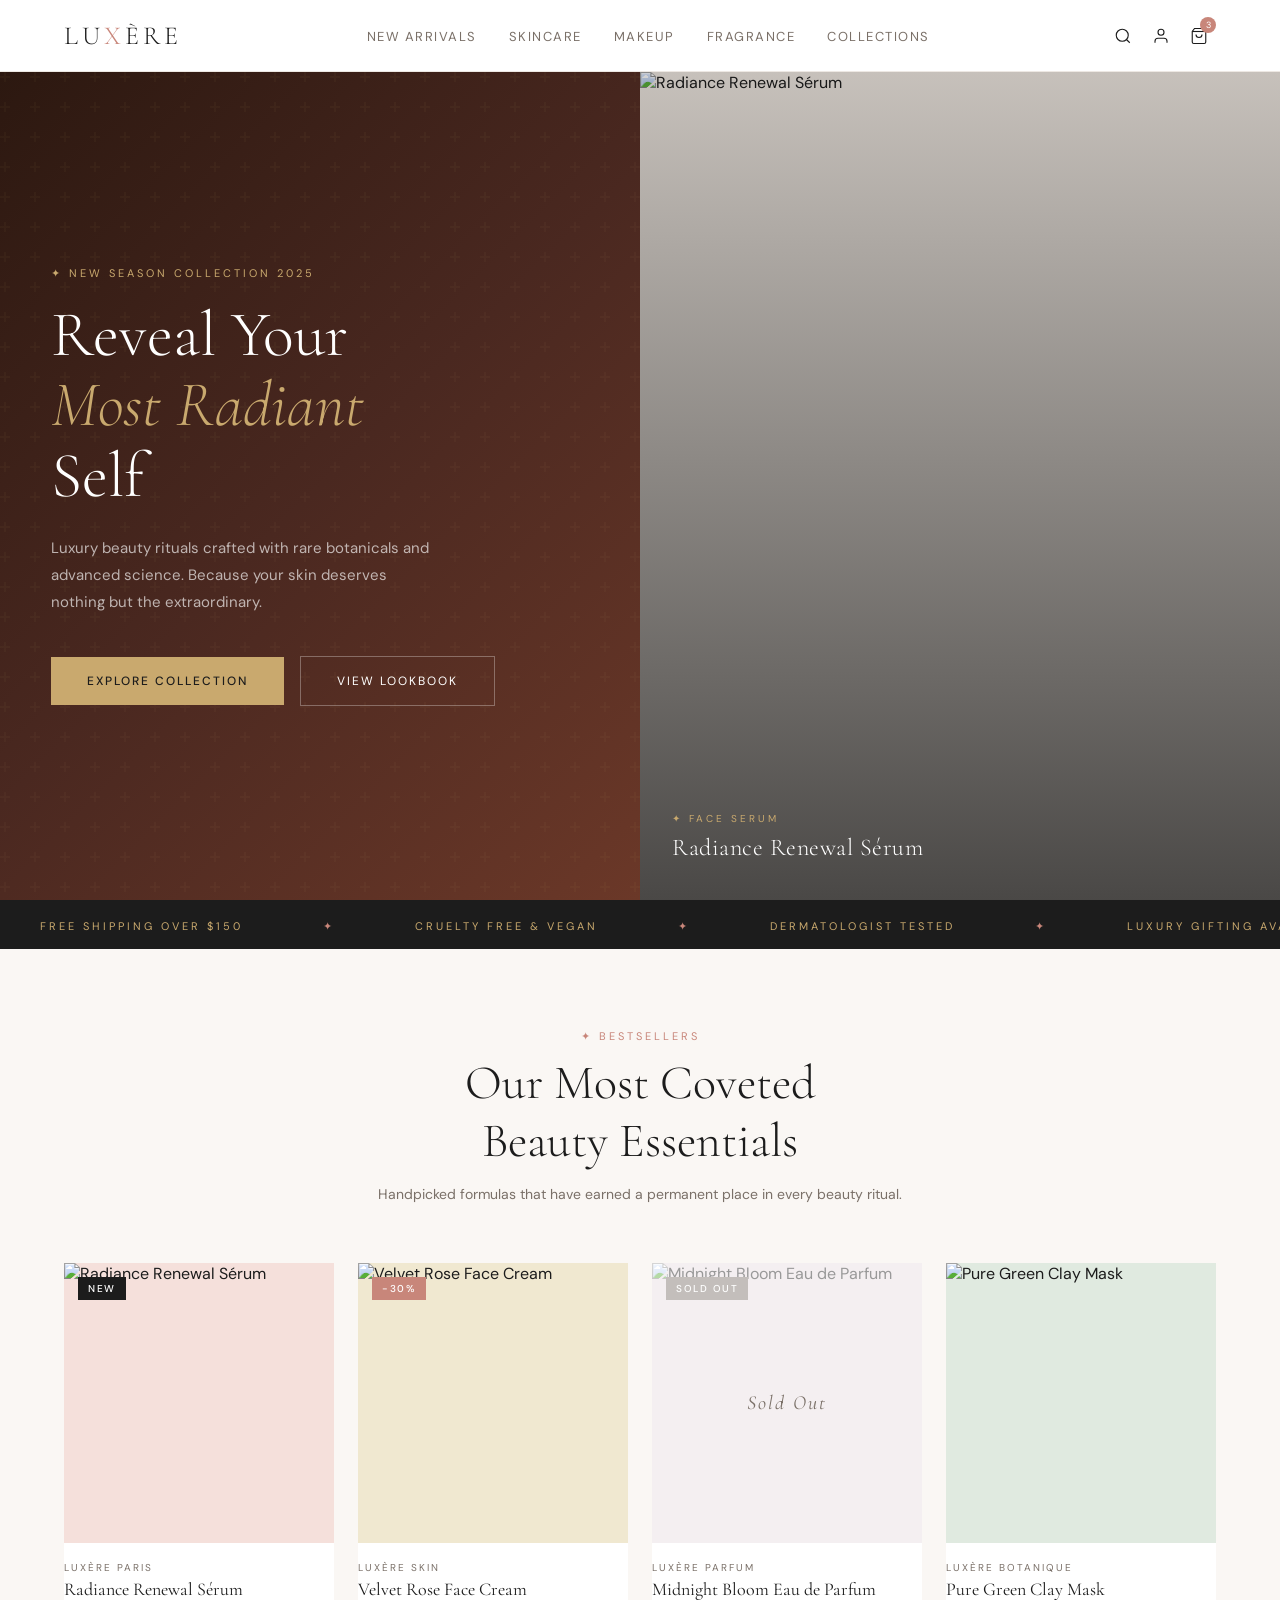
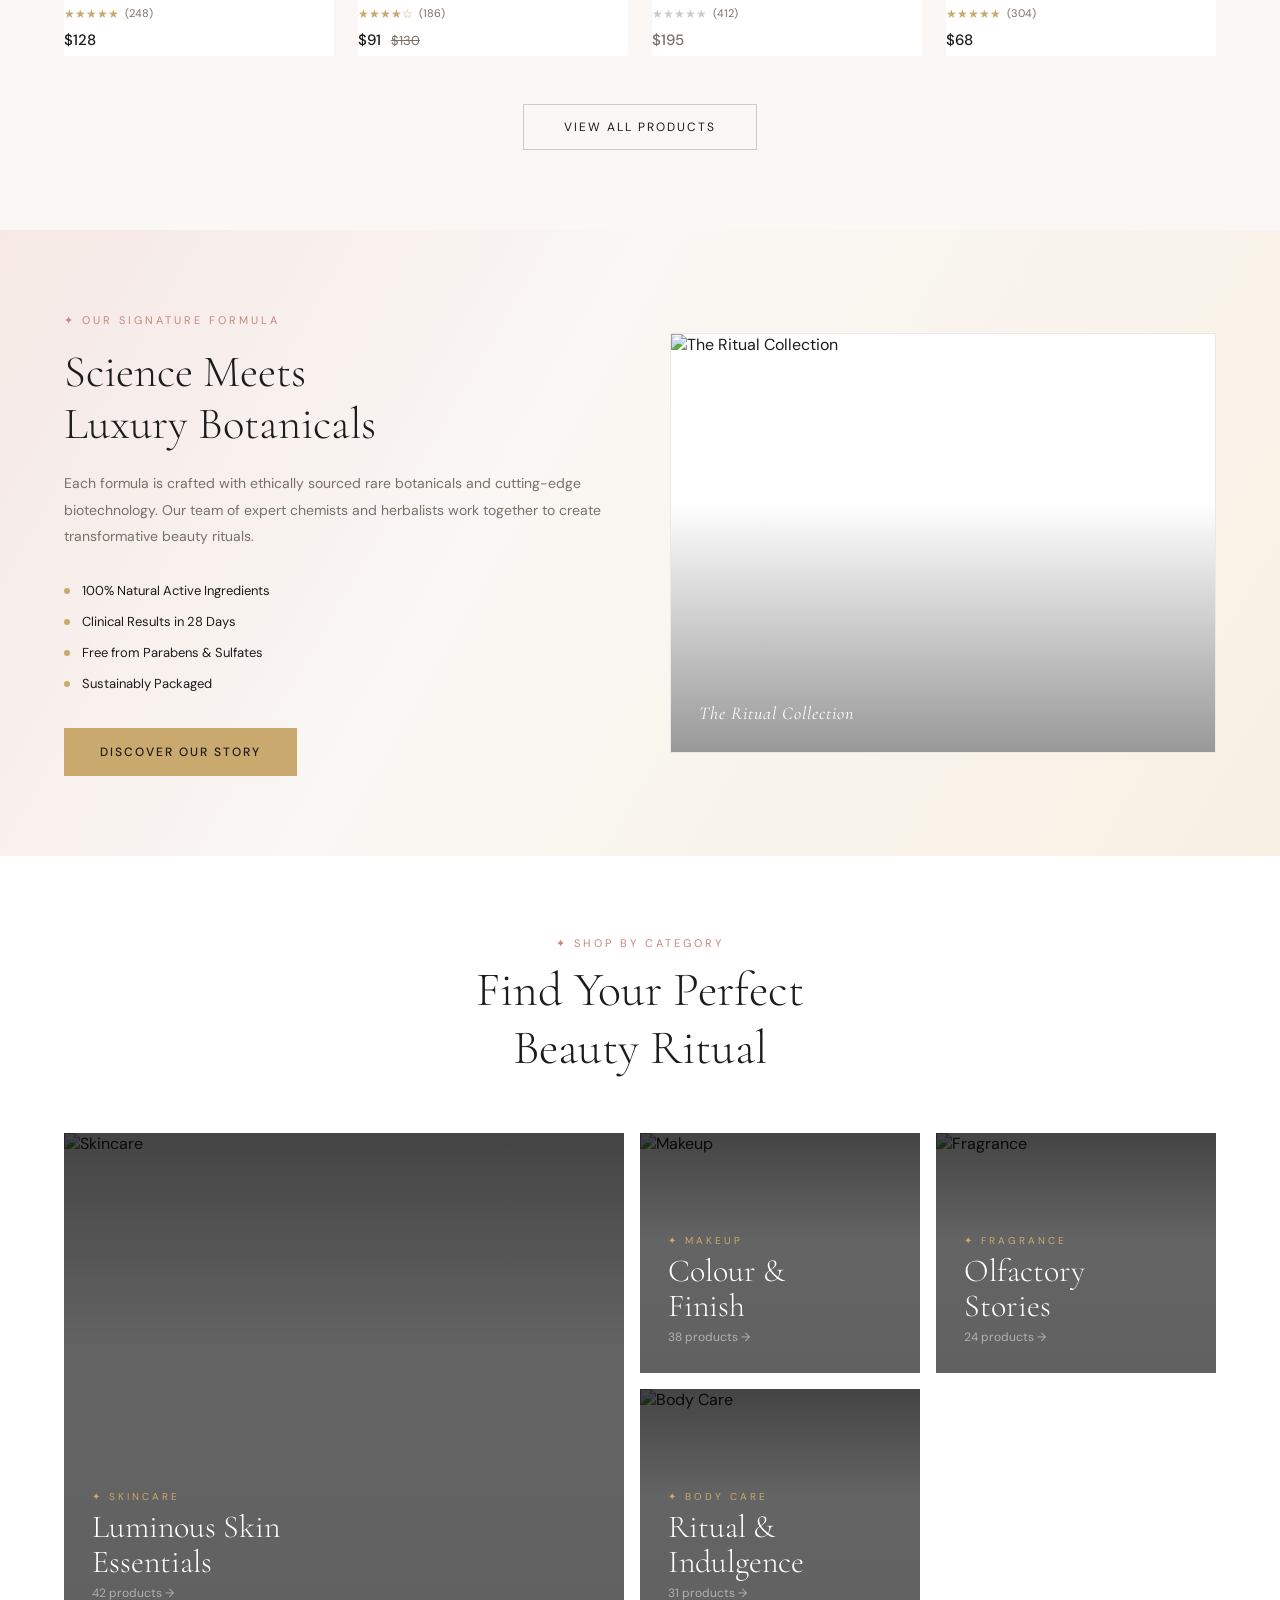
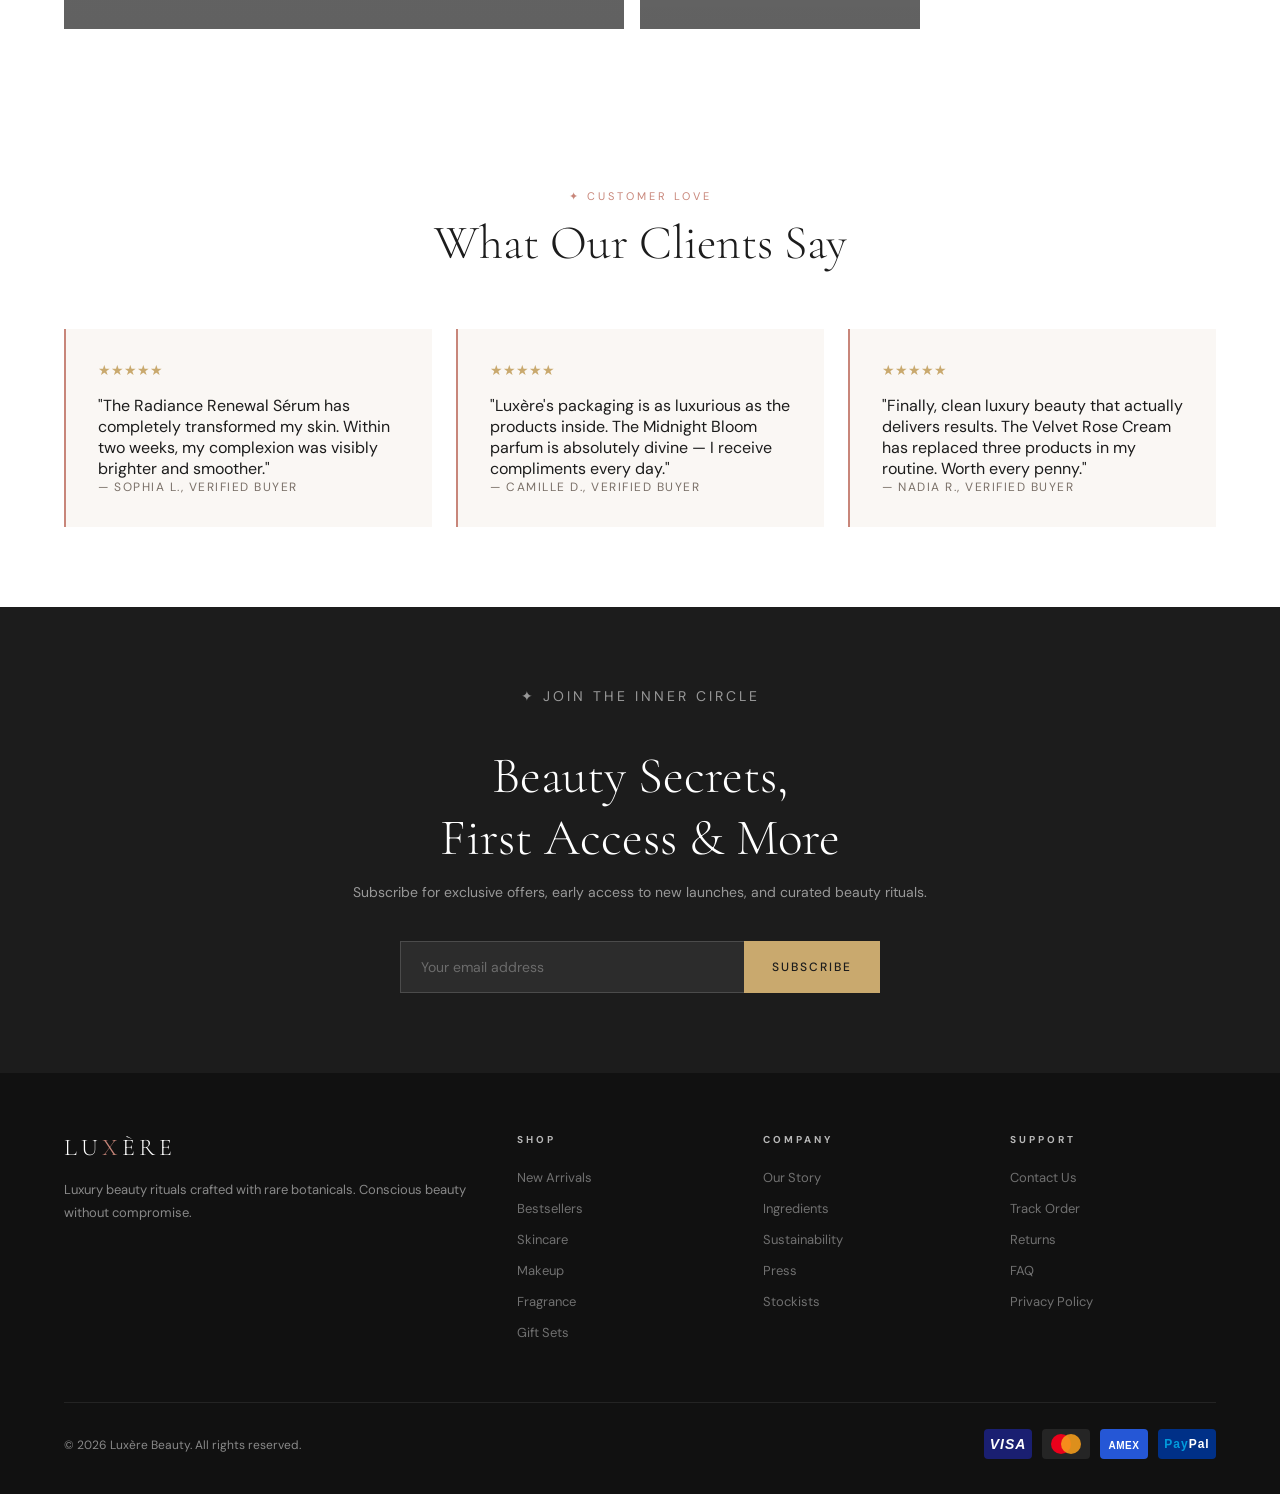
==== index.html @ 91e23733 "extra code removed from branch" ====
<!DOCTYPE html>
<html lang="en">
<head>
<meta charset="UTF-8" />
<meta name="viewport" content="width=device-width, initial-scale=1.0"/>
<link href="https://fonts.googleapis.com/css2?family=Cormorant+Garamond:ital,wght@0,300;0,400;0,600;1,300;1,400&family=DM+Sans:wght@300;400;500&display=swap" rel="stylesheet"/>
<link rel="stylesheet" href="style.css"/>
</head>
<body>

<!-- NAV -->
<nav>
  <div class="nav-logo">LU<span>X</span>ÈRE</div>
  <ul class="nav-links">
    <li><a href="#">New Arrivals</a></li>
    <li><a href="#">Skincare</a></li>
    <li><a href="#">Makeup</a></li>
    <li><a href="#">Fragrance</a></li>
    <li><a href="#">Collections</a></li>
  </ul>
  <div class="nav-icons">
    <button class="nav-icon-btn" title="Search">
      <svg width="18" height="18" viewBox="0 0 24 24" fill="none" stroke="currentColor" stroke-width="1.5"><circle cx="11" cy="11" r="8"/><line x1="21" y1="21" x2="16.65" y2="16.65"/></svg>
    </button>
    <button class="nav-icon-btn" title="Account">
      <svg width="18" height="18" viewBox="0 0 24 24" fill="none" stroke="currentColor" stroke-width="1.5"><path d="M20 21v-2a4 4 0 0 0-4-4H8a4 4 0 0 0-4 4v2"/><circle cx="12" cy="7" r="4"/></svg>
    </button>
    <div style="display:flex;align-items:flex-start;">
      <button class="nav-icon-btn" title="Cart">
        <svg width="18" height="18" viewBox="0 0 24 24" fill="none" stroke="currentColor" stroke-width="1.5"><path d="M6 2 3 6v14a2 2 0 0 0 2 2h14a2 2 0 0 0 2-2V6l-3-4z"/><line x1="3" y1="6" x2="21" y2="6"/><path d="M16 10a4 4 0 0 1-8 0"/></svg>
      </button>
      <div class="cart-badge">3</div>
    </div>
  </div>
</nav>

<!-- HERO -->
<section class="hero">
  <div class="hero-left">
    <p class="hero-badge">✦ New Season Collection 2025</p>
    <h1 class="hero-title">Reveal Your<br/><em>Most Radiant</em><br/>Self</h1>
    <p class="hero-desc">Luxury beauty rituals crafted with rare botanicals and advanced science. Because your skin deserves nothing but the extraordinary.</p>
    <div class="hero-cta">
      <button class="btn-primary">Explore Collection</button>
      <button class="btn-ghost">View Lookbook</button>
    </div>
  </div>
  <div class="hero-right">
    <div class="hero-carousel">
      <div class="carousel-track" id="carouselTrack">
        <div class="carousel-slide">
          <img src="https://images.moneycontrol.com/static-mcnews/2024/09/20240903082414_skin-health-young-girl.jpg?impolicy=website&width=770&height=431" alt="Radiance Renewal Sérum" loading="eager"/>
          <div class="slide-overlay"></div>
          <div class="slide-info">
            <span class="slide-category">✦ Face Serum</span>
            <h3 class="slide-name">Radiance Renewal Sérum</h3>
          </div>
        </div>
        <div class="carousel-slide">
          <img src="https://roddur.eu/cdn/shop/files/about-facial-collection.jpg?v=1757400515&width=1599" alt="Velvet Rose Face Cream" loading="lazy"/>
          <div class="slide-overlay"></div>
          <div class="slide-info">
            <span class="slide-category">✦ Face Cream</span>
            <h3 class="slide-name">Velvet Rose Face Cream</h3>
          </div>
        </div>
        <div class="carousel-slide">
          <img src="https://thumbs.dreamstime.com/b/perfume-bottle-woman-spray-aroma-holding-perfumes-beautiful-girl-using-presents-fragrance-244007944.jpg" loading="lazy"/>
          <div class="slide-overlay"></div>
          <div class="slide-info">
            <span class="slide-category">✦ Fragrance</span>
            <h3 class="slide-name">Midnight Bloom Parfum</h3>
          </div>
        </div>
        <div class="carousel-slide">
          <img src="https://images.unsplash.com/photo-1570172619644-dfd03ed5d881?auto=format&w=900&q=85" alt="Pure Botanical Eye Serum" loading="lazy"/>
          <div class="slide-overlay"></div>
          <div class="slide-info">
            <span class="slide-category">✦ Eye Care</span>
            <h3 class="slide-name">Pure Botanical Eye Serum</h3>
          </div>
        </div>
        <div class="carousel-slide">
          <img src="https://images.unsplash.com/photo-1522335789203-aabd1fc54bc9?auto=format&w=900&q=85" alt="Velvet Lip Collection" loading="lazy"/>
          <div class="slide-overlay"></div>
          <div class="slide-info">
            <span class="slide-category">✦ Makeup</span>
            <h3 class="slide-name">Velvet Lip Collection</h3>
          </div>
        </div>
      </div>
      <button class="carousel-nav-btn prev" id="carouselPrev" aria-label="Previous slide">
        <svg width="18" height="18" viewBox="0 0 24 24" fill="none" stroke="currentColor" stroke-width="1.5"><polyline points="15 18 9 12 15 6"/></svg>
      </button>
      <button class="carousel-nav-btn next" id="carouselNext" aria-label="Next slide">
        <svg width="18" height="18" viewBox="0 0 24 24" fill="none" stroke="currentColor" stroke-width="1.5"><polyline points="9 18 15 12 9 6"/></svg>
      </button>
      <div class="carousel-dots" id="carouselDots">
        <button class="c-dot active" data-idx="0" aria-label="Go to slide 1"></button>
        <button class="c-dot" data-idx="1" aria-label="Go to slide 2"></button>
        <button class="c-dot" data-idx="2" aria-label="Go to slide 3"></button>
        <button class="c-dot" data-idx="3" aria-label="Go to slide 4"></button>
        <button class="c-dot" data-idx="4" aria-label="Go to slide 5"></button>
      </div>
    </div>
  </div>
</section>

<!-- MARQUEE -->
<div class="marquee-bar">
  <div class="marquee-inner">
    <span>Free Shipping over $150</span><span class="dot">✦</span>
    <span>Cruelty Free &amp; Vegan</span><span class="dot">✦</span>
    <span>Dermatologist Tested</span><span class="dot">✦</span>
    <span>Luxury Gifting Available</span><span class="dot">✦</span>
    <span>30-Day Returns</span><span class="dot">✦</span>
    <span>Sustainably Sourced</span><span class="dot">✦</span>
    <span>Free Shipping over $150</span><span class="dot">✦</span>
    <span>Cruelty Free &amp; Vegan</span><span class="dot">✦</span>
    <span>Dermatologist Tested</span><span class="dot">✦</span>
    <span>Luxury Gifting Available</span><span class="dot">✦</span>
    <span>30-Day Returns</span><span class="dot">✦</span>
    <span>Sustainably Sourced</span><span class="dot">✦</span>
  </div>
</div>

<!-- FEATURED PRODUCTS -->
<section class="section">
  <div class="section-header">
    <p class="section-label">✦ Bestsellers</p>
    <h2 class="section-title">Our Most Coveted<br/>Beauty Essentials</h2>
    <p class="section-sub">Handpicked formulas that have earned a permanent place in every beauty ritual.</p>
  </div>
  <div class="products-grid">

    <!-- Product 1 -->
    <a href="product.html" class="product-card">
      <div class="card-img" style="background:#F5E0DB;">
        <img src="https://images.unsplash.com/photo-1620916566398-39f1143ab7be?auto=format&w=600&q=85" alt="Radiance Renewal Sérum" loading="lazy"/>
        <span class="card-badge badge-new">New</span>
        <div class="card-actions">
          <button class="card-action-btn">Wishlist</button>
          <button class="card-action-btn" style="background:var(--rose);" onclick="event.preventDefault();window.location='cart.html'">Add to Bag</button>
        </div>
      </div>
      <div class="card-info">
        <p class="card-brand">Luxère Paris</p>
        <h3 class="card-name">Radiance Renewal Sérum</h3>
        <div class="card-stars">★★★★★ <span class="card-reviews">(248)</span></div>
        <div class="card-price-row"><span class="card-price">$128</span></div>
      </div>
    </a>

    <!-- Product 2 - Sale -->
    <a href="product.html" class="product-card">
      <div class="card-img" style="background:#F0E8D0;">
        <img src="https://images.unsplash.com/photo-1556228578-8c89e6adf883?auto=format&w=600&q=85" alt="Velvet Rose Face Cream" loading="lazy"/>
        <span class="card-badge badge-sale">−30%</span>
        <div class="card-actions">
          <button class="card-action-btn">Wishlist</button>
          <button class="card-action-btn" style="background:var(--rose);" onclick="event.preventDefault();window.location='cart.html'">Add to Bag</button>
        </div>
      </div>
      <div class="card-info">
        <p class="card-brand">Luxère Skin</p>
        <h3 class="card-name">Velvet Rose Face Cream</h3>
        <div class="card-stars">★★★★☆ <span class="card-reviews">(186)</span></div>
        <div class="card-price-row"><span class="card-price">$91</span><span class="card-price-old">$130</span></div>
      </div>
    </a>

    <!-- Product 3 - Sold Out -->
    <a href="product.html" class="product-card">
      <div class="card-img" style="background:#E8DCE0;">
        <img src="https://cdn.pixabay.com/photo/2021/05/02/14/53/perfume-6223754_1280.jpg" alt="Midnight Bloom Eau de Parfum" loading="lazy"/>
        <span class="card-badge badge-sold">Sold Out</span>
        <div class="sold-out-overlay"><span class="sold-out-label">Sold Out</span></div>
      </div>
      <div class="card-info">
        <p class="card-brand">Luxère Parfum</p>
        <h3 class="card-name">Midnight Bloom Eau de Parfum</h3>
        <div class="card-stars" style="color:#CCC;">★★★★★ <span class="card-reviews">(412)</span></div>
        <div class="card-price-row"><span class="card-price" style="color:var(--muted);">$195</span></div>
      </div>
    </a>

    <!-- Product 4 -->
    <a href="product.html" class="product-card">
      <div class="card-img" style="background:#E0EAE0;">
        <img src="https://images.unsplash.com/photo-1598440947619-2c35fc9aa908?auto=format&w=600&q=85" alt="Pure Green Clay Mask" loading="lazy"/>
        <div class="card-actions">
          <button class="card-action-btn">Wishlist</button>
          <button class="card-action-btn" style="background:var(--rose);" onclick="event.preventDefault();window.location='cart.html'">Add to Bag</button>
        </div>
      </div>
      <div class="card-info">
        <p class="card-brand">Luxère Botanique</p>
        <h3 class="card-name">Pure Green Clay Mask</h3>
        <div class="card-stars">★★★★★ <span class="card-reviews">(304)</span></div>
        <div class="card-price-row"><span class="card-price">$68</span></div>
      </div>
    </a>

  </div>

  <div style="text-align:center;margin-top:48px;">
    <button class="btn-ghost" style="border-color:#CCC;color:var(--charcoal);font-size:12px;padding:14px 40px;">View All Products</button>
  </div>
</section>

<!-- PROMO BANNER -->
<div class="promo-banner">
  <div class="promo-text">
    <p class="eyebrow">✦ Our Signature Formula</p>
    <h2>Science Meets<br/>Luxury Botanicals</h2>
    <p>Each formula is crafted with ethically sourced rare botanicals and cutting-edge biotechnology. Our team of expert chemists and herbalists work together to create transformative beauty rituals.</p>
    <div class="promo-features">
      <div class="promo-feature"><div class="feature-dot"></div>100% Natural Active Ingredients</div>
      <div class="promo-feature"><div class="feature-dot"></div>Clinical Results in 28 Days</div>
      <div class="promo-feature"><div class="feature-dot"></div>Free from Parabens &amp; Sulfates</div>
      <div class="promo-feature"><div class="feature-dot"></div>Sustainably Packaged</div>
    </div>
    <button class="btn-primary" style="width:fit-content;">Discover Our Story</button>
  </div>
  <div class="promo-visual" style="padding:0;">
    <img src="https://images.unsplash.com/photo-1571781926291-c477ebfd024b?auto=format&w=900&q=85" alt="The Ritual Collection" style="position:absolute;top:0;left:0;width:100%;height:100%;object-fit:cover;"/>
    <div style="position:absolute;inset:0;background:linear-gradient(to top,rgba(28,28,28,.45) 0%,transparent 60%);"></div>
    <div style="position:absolute;bottom:28px;left:28px;">
      <p style="font-family:'Cormorant Garamond',serif;font-size:18px;font-style:italic;color:white;letter-spacing:1px;">The Ritual Collection</p>
    </div>
  </div>
</div>

<!-- CATEGORIES -->
<section class="section" style="background:var(--white);">
  <div class="section-header">
    <p class="section-label">✦ Shop by Category</p>
    <h2 class="section-title">Find Your Perfect<br/>Beauty Ritual</h2>
  </div>
  <div class="categories-grid">
    <div class="cat-card">
      <div class="cat-bg">
        <img src="https://images.unsplash.com/photo-1556228720-195a672e8a03?auto=format&w=900&q=80" alt="Skincare" loading="lazy"/>
      </div>
      <div class="cat-content">
        <p class="cat-label">✦ Skincare</p>
        <h3 class="cat-name">Luminous Skin<br/>Essentials</h3>
        <p class="cat-count">42 products →</p>
      </div>
    </div>
    <div class="cat-card">
      <div class="cat-bg">
        <img src="https://images.unsplash.com/photo-1512496015851-a90fb38ba796?auto=format&w=600&q=80" alt="Makeup" loading="lazy"/>
      </div>
      <div class="cat-content">
        <p class="cat-label">✦ Makeup</p>
        <h3 class="cat-name">Colour &amp;<br/>Finish</h3>
        <p class="cat-count">38 products →</p>
      </div>
    </div>
    <div class="cat-card">
      <div class="cat-bg">
        <img src="https://cdn.pixabay.com/photo/2019/12/01/12/32/fragrance-4665404_1280.jpg" alt="Fragrance" loading="lazy"/>
      </div>
      <div class="cat-content">
        <p class="cat-label">✦ Fragrance</p>
        <h3 class="cat-name">Olfactory<br/>Stories</h3>
        <p class="cat-count">24 products →</p>
      </div>
    </div>
    <div class="cat-card">
      <div class="cat-bg">
        <img src="https://images.unsplash.com/photo-1608248543803-ba4f8c70ae0b?auto=format&w=600&q=80" alt="Body Care" loading="lazy"/>
      </div>
      <div class="cat-content">
        <p class="cat-label">✦ Body Care</p>
        <h3 class="cat-name">Ritual &amp;<br/>Indulgence</h3>
        <p class="cat-count">31 products →</p>
      </div>
    </div>
  </div>
</section>

<!-- TESTIMONIALS -->
<div class="testimonials-section">
  <div class="section-header">
    <p class="section-label">✦ Customer Love</p>
    <h2 class="section-title">What Our Clients Say</h2>
  </div>
  <div class="testimonials-grid">
    <div class="testimonial-card">
      <div class="testimonial-stars">★★★★★</div>
      <p class="testimonial-text">"The Radiance Renewal Sérum has completely transformed my skin. Within two weeks, my complexion was visibly brighter and smoother."</p>
      <p class="testimonial-author">— Sophia L., Verified Buyer</p>
    </div>
    <div class="testimonial-card">
      <div class="testimonial-stars">★★★★★</div>
      <p class="testimonial-text">"Luxère's packaging is as luxurious as the products inside. The Midnight Bloom parfum is absolutely divine — I receive compliments every day."</p>
      <p class="testimonial-author">— Camille D., Verified Buyer</p>
    </div>
    <div class="testimonial-card">
      <div class="testimonial-stars">★★★★★</div>
      <p class="testimonial-text">"Finally, clean luxury beauty that actually delivers results. The Velvet Rose Cream has replaced three products in my routine. Worth every penny."</p>
      <p class="testimonial-author">— Nadia R., Verified Buyer</p>
    </div>
  </div>
</div>

<!-- NEWSLETTER -->
<div class="newsletter">
  <p class="newsletter-label">✦ Join the Inner Circle</p>
  <h2>Beauty Secrets,<br/>First Access &amp; More</h2>
  <p>Subscribe for exclusive offers, early access to new launches, and curated beauty rituals.</p>
  <div class="newsletter-form">
    <input class="newsletter-input" type="email" placeholder="Your email address"/>
    <button class="newsletter-btn">Subscribe</button>
  </div>
</div>

<!-- FOOTER -->
<footer>
  <div class="footer-grid">
    <div class="footer-brand">
      <div class="logo">LU<span>X</span>ÈRE</div>
      <p>Luxury beauty rituals crafted with rare botanicals. Conscious beauty without compromise.</p>
    </div>
    <div class="footer-col">
      <h4>Shop</h4>
      <ul>
        <li><a href="#">New Arrivals</a></li>
        <li><a href="#">Bestsellers</a></li>
        <li><a href="#">Skincare</a></li>
        <li><a href="#">Makeup</a></li>
        <li><a href="#">Fragrance</a></li>
        <li><a href="#">Gift Sets</a></li>
      </ul>
    </div>
    <div class="footer-col">
      <h4>Company</h4>
      <ul>
        <li><a href="#">Our Story</a></li>
        <li><a href="#">Ingredients</a></li>
        <li><a href="#">Sustainability</a></li>
        <li><a href="#">Press</a></li>
        <li><a href="#">Stockists</a></li>
      </ul>
    </div>
    <div class="footer-col">
      <h4>Support</h4>
      <ul>
        <li><a href="#">Contact Us</a></li>
        <li><a href="#">Track Order</a></li>
        <li><a href="#">Returns</a></li>
        <li><a href="#">FAQ</a></li>
        <li><a href="#">Privacy Policy</a></li>
      </ul>
    </div>
  </div>
  <div class="footer-bottom">
    <span>© 2026 Luxère Beauty. All rights reserved.</span>
    <div class="footer-payment">
      <span class="payment-badge" style="background:none;padding:2px 0;" title="Visa">
        <svg width="48" height="30" viewBox="0 0 48 30" xmlns="http://www.w3.org/2000/svg" role="img" aria-label="Visa"><rect width="48" height="30" rx="4" fill="#1A1F71"/><text x="24" y="20" text-anchor="middle" font-family="Arial,sans-serif" font-size="14" font-weight="900" fill="white" font-style="italic" letter-spacing="1">VISA</text></svg>
      </span>
      <span class="payment-badge" style="background:none;padding:2px 0;" title="Mastercard">
        <svg width="48" height="30" viewBox="0 0 48 30" xmlns="http://www.w3.org/2000/svg" role="img" aria-label="Mastercard"><rect width="48" height="30" rx="4" fill="#252525"/><circle cx="19" cy="15" r="10" fill="#EB001B"/><circle cx="29" cy="15" r="10" fill="#F79E1B" opacity=".88"/></svg>
      </span>
      <span class="payment-badge" style="background:none;padding:2px 0;" title="American Express">
        <svg width="48" height="30" viewBox="0 0 48 30" xmlns="http://www.w3.org/2000/svg" role="img" aria-label="American Express"><rect width="48" height="30" rx="4" fill="#2557D6"/><text x="24" y="20" text-anchor="middle" font-family="Arial,sans-serif" font-size="10" font-weight="700" fill="white" letter-spacing=".5">AMEX</text></svg>
      </span>
      <span class="payment-badge" style="background:none;padding:2px 0;" title="PayPal">
        <svg width="58" height="30" viewBox="0 0 58 30" xmlns="http://www.w3.org/2000/svg" role="img" aria-label="PayPal"><rect width="58" height="30" rx="4" fill="#003087"/><text x="29" y="19" text-anchor="middle" font-family="Arial,sans-serif" font-size="12" font-weight="700"><tspan fill="#009CDE">Pay</tspan><tspan fill="white">Pal</tspan></text></svg>
      </span>
    </div>
  </div>
</footer>
<script>
(function () {
  var track = document.getElementById('carouselTrack');
  if (!track) return;
  var slides = track.querySelectorAll('.carousel-slide');
  var dots = document.querySelectorAll('.c-dot');
  var total = slides.length;
  var current = 0;
  var timer;

  function goTo(n) {
    current = (n + total) % total;
    track.style.transform = 'translateX(-' + (current * 100) + '%)';
    dots.forEach(function (d, i) { d.classList.toggle('active', i === current); });
  }

  function next() { goTo(current + 1); }
  function prev() { goTo(current - 1); }
  function startAuto() { timer = setInterval(next, 4500); }
  function stopAuto() { clearInterval(timer); }

  document.getElementById('carouselNext').addEventListener('click', function () { stopAuto(); next(); startAuto(); });
  document.getElementById('carouselPrev').addEventListener('click', function () { stopAuto(); prev(); startAuto(); });
  dots.forEach(function (d) {
    d.addEventListener('click', function () { stopAuto(); goTo(parseInt(this.dataset.idx, 10)); startAuto(); });
  });

  var carousel = track.closest('.hero-carousel');
  carousel.addEventListener('mouseenter', stopAuto);
  carousel.addEventListener('mouseleave', startAuto);

  startAuto();
}());
</script>

</body>
</html>
---- style.css ----
*{margin:0;padding:0;box-sizing:border-box;}
:root{
  --rose:#C8867A;
  --rose-light:#F5E8E5;
  --rose-dark:#8B4A40;
  --gold:#C9A96E;
  --gold-light:#F7F0E3;
  --cream:#FAF7F4;
  --charcoal:#1C1C1C;
  --muted:#7A7068;
  --white:#FFFFFF;
}
body{font-family:'DM Sans',sans-serif;background:var(--cream);color:var(--charcoal);min-height:100vh;}

/* NAV */
nav{background:var(--white);border-bottom:1px solid #EDE8E3;padding:0 5%;display:flex;align-items:center;justify-content:space-between;height:72px;position:sticky;top:0;z-index:100;}
.nav-logo{font-family:'Cormorant Garamond',serif;font-size:26px;font-weight:300;letter-spacing:4px;color:var(--charcoal);}
.nav-logo span{color:var(--rose);}
.nav-links{display:flex;gap:32px;list-style:none;}
.nav-links a{text-decoration:none;font-size:13px;font-weight:400;letter-spacing:1.5px;text-transform:uppercase;color:var(--muted);transition:color .2s;}
.nav-links a:hover{color:var(--rose);}
.nav-icons{display:flex;gap:20px;align-items:center;}
.nav-icon-btn{background:none;border:none;cursor:pointer;font-size:18px;color:var(--charcoal);display:flex;align-items:center;transition:color .2s;}
.nav-icon-btn:hover{color:var(--rose);}
.cart-badge{background:var(--rose);color:white;font-size:9px;font-family:'DM Sans',sans-serif;width:16px;height:16px;border-radius:50%;display:flex;align-items:center;justify-content:center;margin-left:-8px;margin-top:-10px;}

/* HERO */
.hero{display:grid;grid-template-columns:1fr 1fr;height:calc(100vh - 72px);max-height:calc(100vh - 72px);overflow:hidden;}
.hero-left{background:linear-gradient(135deg,#2C1810 0%,#4A2820 50%,#6B3828 100%);display:flex;flex-direction:column;justify-content:center;padding:8% 6% 8% 8%;position:relative;}
.hero-left::before{content:'';position:absolute;top:0;left:0;right:0;bottom:0;background:url("data:image/svg+xml,%3Csvg width='60' height='60' viewBox='0 0 60 60' xmlns='http://www.w3.org/2000/svg'%3E%3Cg fill='none' fill-rule='evenodd'%3E%3Cg fill='%23C9A96E' fill-opacity='0.04'%3E%3Cpath d='M36 34v-4h-2v4h-4v2h4v4h2v-4h4v-2h-4zm0-30V0h-2v4h-4v2h4v4h2V6h4V4h-4zM6 34v-4H4v4H0v2h4v4h2v-4h4v-2H6zM6 4V0H4v4H0v2h4v4h2V6h4V4H6z'/%3E%3C/g%3E%3C/g%3E%3C/svg%3E");}
.hero-badge{font-size:11px;letter-spacing:3px;text-transform:uppercase;color:var(--gold);margin-bottom:20px;font-weight:400;}
.hero-title{font-family:'Cormorant Garamond',serif;font-size:clamp(40px,5vw,68px);font-weight:300;line-height:1.1;color:var(--white);margin-bottom:24px;}
.hero-title em{font-style:italic;color:var(--gold);}
.hero-desc{font-size:15px;line-height:1.8;color:rgba(255,255,255,0.65);max-width:380px;margin-bottom:40px;}
.hero-cta{display:flex;gap:16px;align-items:center;}
.btn-primary{background:var(--gold);color:var(--charcoal);border:none;padding:16px 36px;font-family:'DM Sans',sans-serif;font-size:12px;letter-spacing:2px;text-transform:uppercase;font-weight:500;cursor:pointer;transition:all .3s;}
.btn-primary:hover{background:#B8933A;transform:translateY(-1px);}
.btn-ghost{background:none;border:1px solid rgba(255,255,255,0.3);color:white;padding:16px 36px;font-family:'DM Sans',sans-serif;font-size:12px;letter-spacing:2px;text-transform:uppercase;font-weight:400;cursor:pointer;transition:all .3s;}
.btn-ghost:hover{border-color:white;}
.hero-right{background:#F0E9E2;overflow:hidden;position:relative;}
.hero-img-block{overflow:hidden;position:relative;}
.hero-img-block:first-child{grid-column:1/3;height:320px;}
.hero-img-block svg{width:100%;height:100%;object-fit:cover;}
.hero-img-placeholder{width:100%;height:100%;display:flex;align-items:center;justify-content:center;font-family:'Cormorant Garamond',serif;font-size:14px;letter-spacing:2px;color:var(--muted);}
/* HERO CAROUSEL */
.hero-carousel{width:100%;height:100%;}
.carousel-track{display:flex;height:100%;transition:transform .7s cubic-bezier(.4,0,.2,1);}
.carousel-slide{min-width:100%;height:100%;position:relative;overflow:hidden;}
.carousel-slide img{width:100%;height:100%;object-fit:cover;display:block;transition:transform .8s ease;}
.carousel-slide:hover img{transform:scale(1.04);}
.slide-overlay{position:absolute;inset:0;background:linear-gradient(to top,rgba(10,10,10,.72) 0%,rgba(10, 10, 10, 0.473) 45%,rgba(10,10,10,.18) 100%);}
.slide-info{position:absolute;bottom:32px;left:32px;}
.slide-name{font-family:'Cormorant Garamond',serif;font-size:24px;font-weight:300;color:white;margin-bottom:6px;letter-spacing:.5px;}
.slide-category{font-size:10px;letter-spacing:3px;text-transform:uppercase;color:var(--gold);margin-bottom:8px;display:block;}
.carousel-nav-btn{position:absolute;top:50%;transform:translateY(-50%);background:rgba(255,255,255,.12);border:1px solid rgba(255,255,255,.28);color:white;width:46px;height:46px;display:flex;align-items:center;justify-content:center;cursor:pointer;backdrop-filter:blur(6px);transition:all .25s;z-index:10;}
.carousel-nav-btn:hover{background:rgba(255,255,255,.3);border-color:rgba(255,255,255,.55);}
.carousel-nav-btn.prev{left:18px;display: none;}
.carousel-nav-btn.next{right:18px;display: none;}
.carousel-dots{position:absolute;bottom:20px;right:28px;display:none;gap:8px;z-index:10;align-items:center;}
.c-dot{width:6px;height:6px;border-radius:50%;background:rgba(255,255,255,.4);border:none;cursor:pointer;transition:all .25s;padding:0;flex-shrink:0;}
.c-dot.active{background:white;width:22px;border-radius:3px;}

/* MARQUEE */
.marquee-bar{background:var(--charcoal);padding:14px 0;overflow:hidden;white-space:nowrap;}
.marquee-inner{display:inline-flex;animation:marquee 20s linear infinite;}
.marquee-inner span{font-size:11px;letter-spacing:3px;text-transform:uppercase;color:var(--gold);padding:0 40px;}
.marquee-inner .dot{color:var(--rose);}
@keyframes marquee{0%{transform:translateX(0);}100%{transform:translateX(-50%);}}

/* SECTION HEADING */
.section{padding:80px 5%;}
.section-header{text-align:center;margin-bottom:56px;}
.section-label{font-size:11px;letter-spacing:3px;text-transform:uppercase;color:var(--rose);margin-bottom:12px;}
.section-title{font-family:'Cormorant Garamond',serif;font-size:clamp(30px,4vw,48px);font-weight:300;color:var(--charcoal);line-height:1.2;}
.section-sub{font-size:14px;color:var(--muted);margin-top:12px;line-height:1.8;}

/* PRODUCT GRID */
.products-grid{display:grid;grid-template-columns:repeat(4,1fr);gap:24px;}
.product-card{background:var(--white);position:relative;cursor:pointer;transition:transform .3s;text-decoration:none;color:inherit;display:block;}
.product-card:hover{transform:translateY(-6px);}
.product-card:hover .card-actions{opacity:1;transform:translateY(0);}
.card-img{background:var(--rose-light);height:280px;display:flex;align-items:center;justify-content:center;position:relative;overflow:hidden;}
.card-img img{position:absolute;top:0;left:0;width:100%;height:100%;object-fit:cover;transition:transform .5s ease;}
.product-card:hover .card-img img{transform:scale(1.05);}
.card-badge{position:absolute;top:14px;left:14px;font-size:10px;letter-spacing:1.5px;text-transform:uppercase;padding:5px 10px;font-weight:500;}
.badge-new{background:var(--charcoal);color:white;}
.badge-sale{background:var(--rose);color:white;}
.badge-sold{background:var(--muted);color:white;}
.card-actions{position:absolute;bottom:0;left:0;right:0;background:rgba(28,28,28,.88);display:flex;gap:1px;opacity:0;transform:translateY(8px);transition:all .3s;}
.card-action-btn{flex:1;padding:13px;font-size:11px;letter-spacing:1.5px;text-transform:uppercase;background:none;border:none;color:white;cursor:pointer;transition:background .2s;font-family:'DM Sans',sans-serif;}
.card-action-btn:hover{background:var(--rose);}
.card-info{padding:18px 0 6px;}
.card-brand{font-size:10px;letter-spacing:2px;text-transform:uppercase;color:var(--muted);}
.card-name{font-family:'Cormorant Garamond',serif;font-size:18px;font-weight:400;color:var(--charcoal);margin:4px 0;}
.card-price-row{display:flex;align-items:center;gap:10px;margin-top:8px;}
.card-price{font-size:15px;font-weight:500;color:var(--charcoal);}
.card-price-old{font-size:13px;color:var(--muted);text-decoration:line-through;}
.card-stars{display:flex;gap:2px;color:var(--gold);font-size:12px;margin-top:6px;}
.card-reviews{font-size:11px;color:var(--muted);margin-left:4px;}

/* SOLD OUT */
.sold-out-overlay{position:absolute;inset:0;background:rgba(255,255,255,.55);display:flex;align-items:center;justify-content:center;}
.sold-out-label{font-family:'Cormorant Garamond',serif;font-size:20px;font-style:italic;color:var(--muted);letter-spacing:2px;}

/* BANNER */
.promo-banner{background:linear-gradient(120deg,#F5E8E5 0%,#FAF7F4 40%,#F7F0E3 100%);padding:80px 5%;display:grid;grid-template-columns:1fr 1fr;gap:60px;align-items:center;}
.promo-text .eyebrow{font-size:11px;letter-spacing:3px;text-transform:uppercase;color:var(--rose);margin-bottom:16px;}
.promo-text h2{font-family:'Cormorant Garamond',serif;font-size:clamp(30px,3.5vw,52px);font-weight:300;line-height:1.15;margin-bottom:20px;}
.promo-text p{font-size:14px;line-height:1.9;color:var(--muted);margin-bottom:32px;}
.promo-features{display:flex;flex-direction:column;gap:14px;margin-bottom:36px;}
.promo-feature{display:flex;align-items:center;gap:12px;font-size:13px;color:var(--charcoal);}
.feature-dot{width:6px;height:6px;background:var(--gold);border-radius:50%;flex-shrink:0;}
.promo-visual{background:var(--white);border:1px solid #EDE8E3;height:420px;display:flex;align-items:center;justify-content:center;position:relative;overflow:hidden;}
.promo-visual-inner{text-align:center;}
.promo-icon{font-size:80px;margin-bottom:16px;}
.promo-visual-text{font-family:'Cormorant Garamond',serif;font-size:22px;font-style:italic;color:var(--muted);}

/* CATEGORIES */
.categories-grid{display:grid;grid-template-columns:2fr 1fr 1fr;grid-template-rows:240px 240px;gap:16px;}
.cat-card{position:relative;overflow:hidden;cursor:pointer;display:flex;align-items:flex-end;padding:28px;}
.cat-card:first-child{grid-row:1/3;}
.cat-bg{position:absolute;inset:0;transition:transform .5s ease;}
.cat-card:hover .cat-bg{transform:scale(1.06);}
.cat-bg img{position:absolute;inset:0;width:100%;height:100%;object-fit:cover;display:block;}
.cat-bg::after{content:'';position:absolute;inset:0;background:linear-gradient(to top,rgba(0,0,0,.62) 0%,rgba(0, 0, 0, 0.607) 55%,rgba(0, 0, 0, 0.735) 100%);}
.cat-content{position:relative;z-index:1;}
.cat-label{font-size:10px;letter-spacing:3px;text-transform:uppercase;color:var(--gold);margin-bottom:6px;}
.cat-name{font-family:'Cormorant Garamond',serif;font-size:clamp(22px,2.5vw,32px);font-weight:300;color:white;line-height:1.1;}
.cat-count{font-size:12px;color:rgba(255,255,255,.5);margin-top:6px;}

/* TESTIMONIALS */
.testimonials-section{background:var(--white);padding:80px 5%;}
.testimonials-grid{display:grid;grid-template-columns:repeat(3,1fr);gap:24px;}
.testimonial-card{background:var(--cream);padding:32px;border-left:2px solid var(--rose);}
.testimonial-stars{color:var(--gold);font-size:14px;margin-bottom:16px;}
testimonial-text{font-family:'Cormorant Garamond',serif;font-size:17px;font-style:italic;line-height:1.7;color:var(--charcoal);margin-bottom:20px;}
.testimonial-author{font-size:12px;letter-spacing:1.5px;text-transform:uppercase;color:var(--muted);}

/* NEWSLETTER */
.newsletter{background:var(--charcoal);padding:80px 5%;text-align:center;}
.newsletter-label{font-size:11px;letter-spacing:3px;text-transform:uppercase;color:var(--gold);margin-bottom:16px;}
.newsletter h2{font-family:'Cormorant Garamond',serif;font-size:clamp(28px,4vw,52px);font-weight:300;color:white;margin-bottom:14px;}
.newsletter p{font-size:14px;color:rgba(255,255,255,.55);margin-bottom:40px;}
.newsletter-form{display:flex;max-width:480px;margin:0 auto;gap:0;}
.newsletter-input{flex:1;padding:16px 20px;background:rgba(255,255,255,.07);border:1px solid rgba(255,255,255,.15);border-right:none;color:white;font-family:'DM Sans',sans-serif;font-size:14px;outline:none;}
.newsletter-input::placeholder{color:rgba(255,255,255,.3);}
.newsletter-btn{background:var(--gold);color:var(--charcoal);border:none;padding:16px 28px;font-family:'DM Sans',sans-serif;font-size:12px;letter-spacing:2px;text-transform:uppercase;font-weight:500;cursor:pointer;white-space:nowrap;transition:background .2s;}
.newsletter-btn:hover{background:#B8933A;}

/* FOOTER */
footer{background:#111;padding:60px 5% 30px;color:rgba(255,255,255,.5);}
.footer-grid{display:grid;grid-template-columns:2fr 1fr 1fr 1fr;gap:40px;margin-bottom:50px;}
.footer-brand .logo{font-family:'Cormorant Garamond',serif;font-size:24px;font-weight:300;letter-spacing:4px;color:white;margin-bottom:16px;}
.footer-brand .logo span{color:var(--rose);}
.footer-brand p{font-size:13px;line-height:1.8;}
.footer-col h4{font-size:10px;letter-spacing:3px;text-transform:uppercase;color:rgba(255,255,255,.7);margin-bottom:20px;}
.footer-col ul{list-style:none;}
.footer-col ul li{margin-bottom:10px;}
.footer-col ul li a{text-decoration:none;font-size:13px;color:rgba(255,255,255,.4);transition:color .2s;}
.footer-col ul li a:hover{color:var(--rose);}
.footer-bottom{border-top:1px solid rgba(255,255,255,.08);padding-top:24px;display:flex;justify-content:space-between;align-items:center;font-size:12px;}
.footer-payment{display:flex;gap:10px;}
.payment-badge{background:rgba(255,255,255,.08);padding:5px 12px;font-size:11px;letter-spacing:1px;border-radius:2px;}

/* UTILS */
.text-rose{color:var(--rose);}
.bg-rose-light{background:var(--rose-light);}
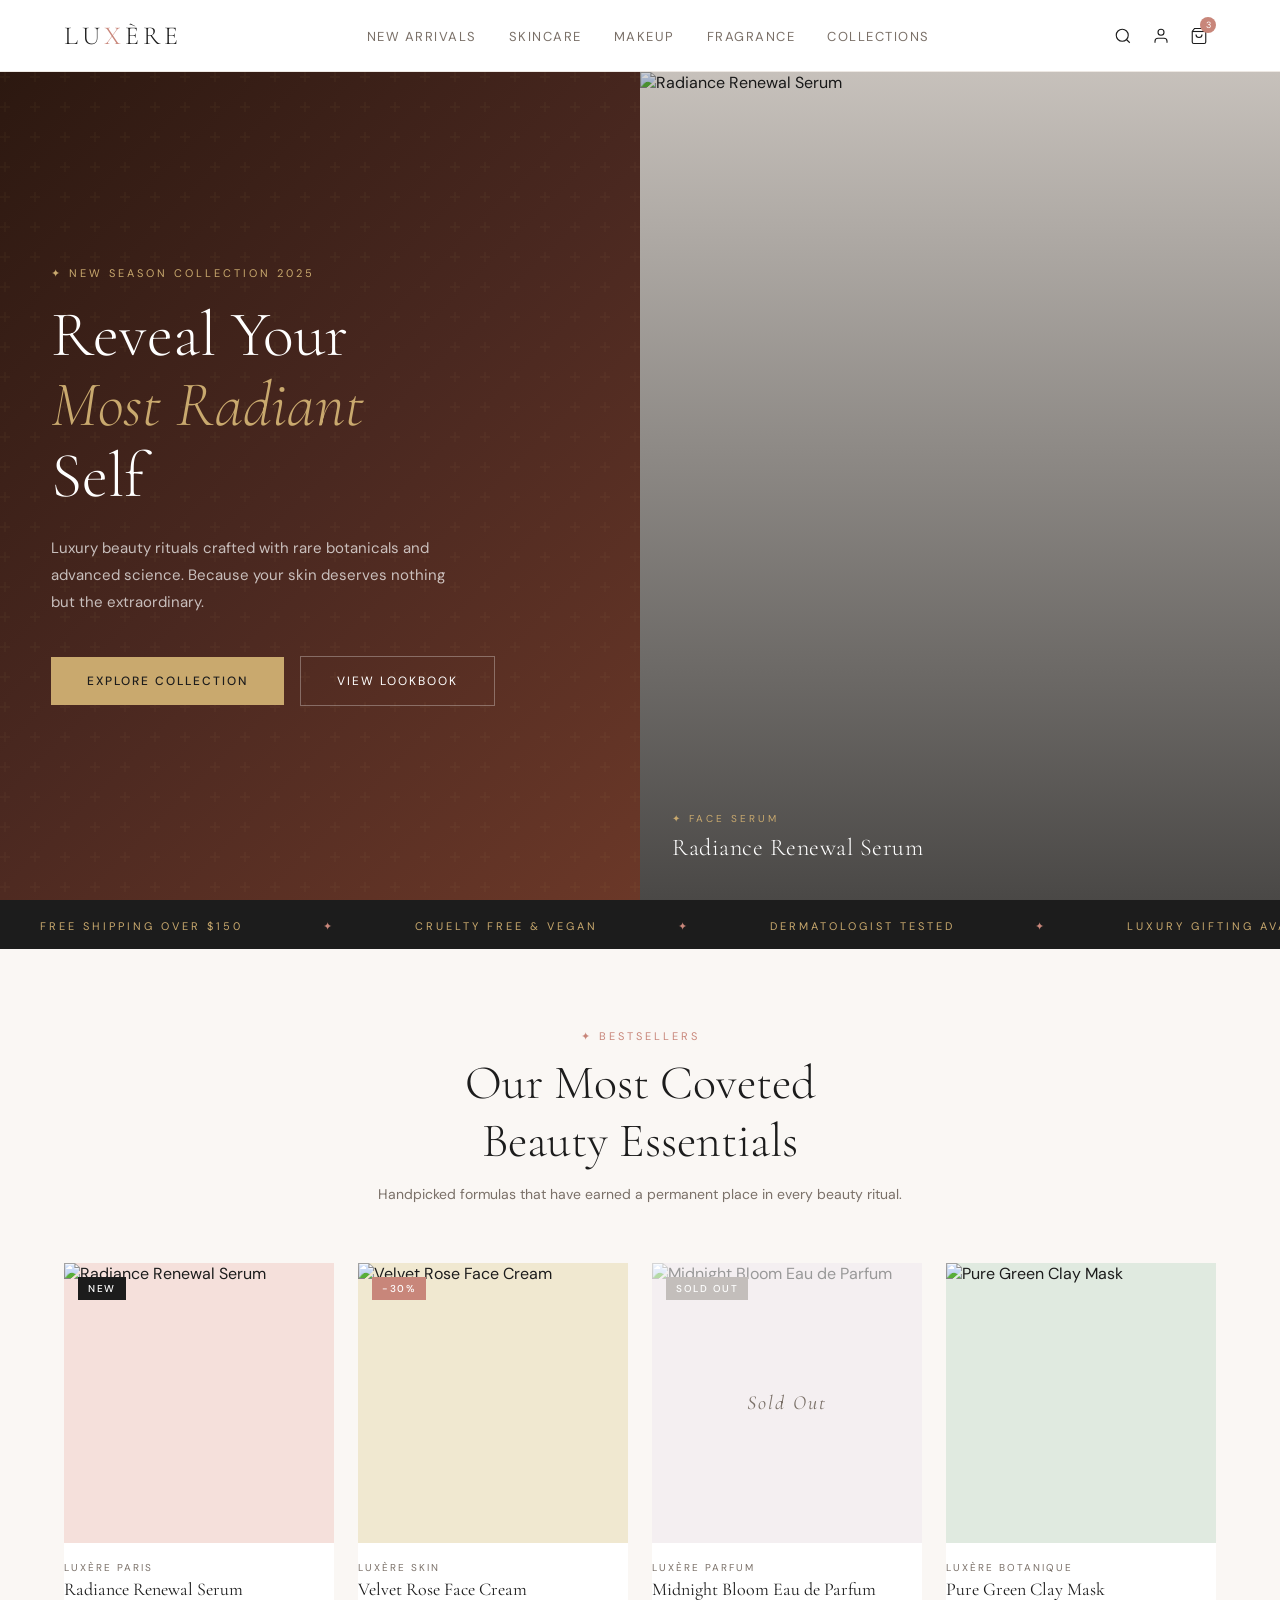
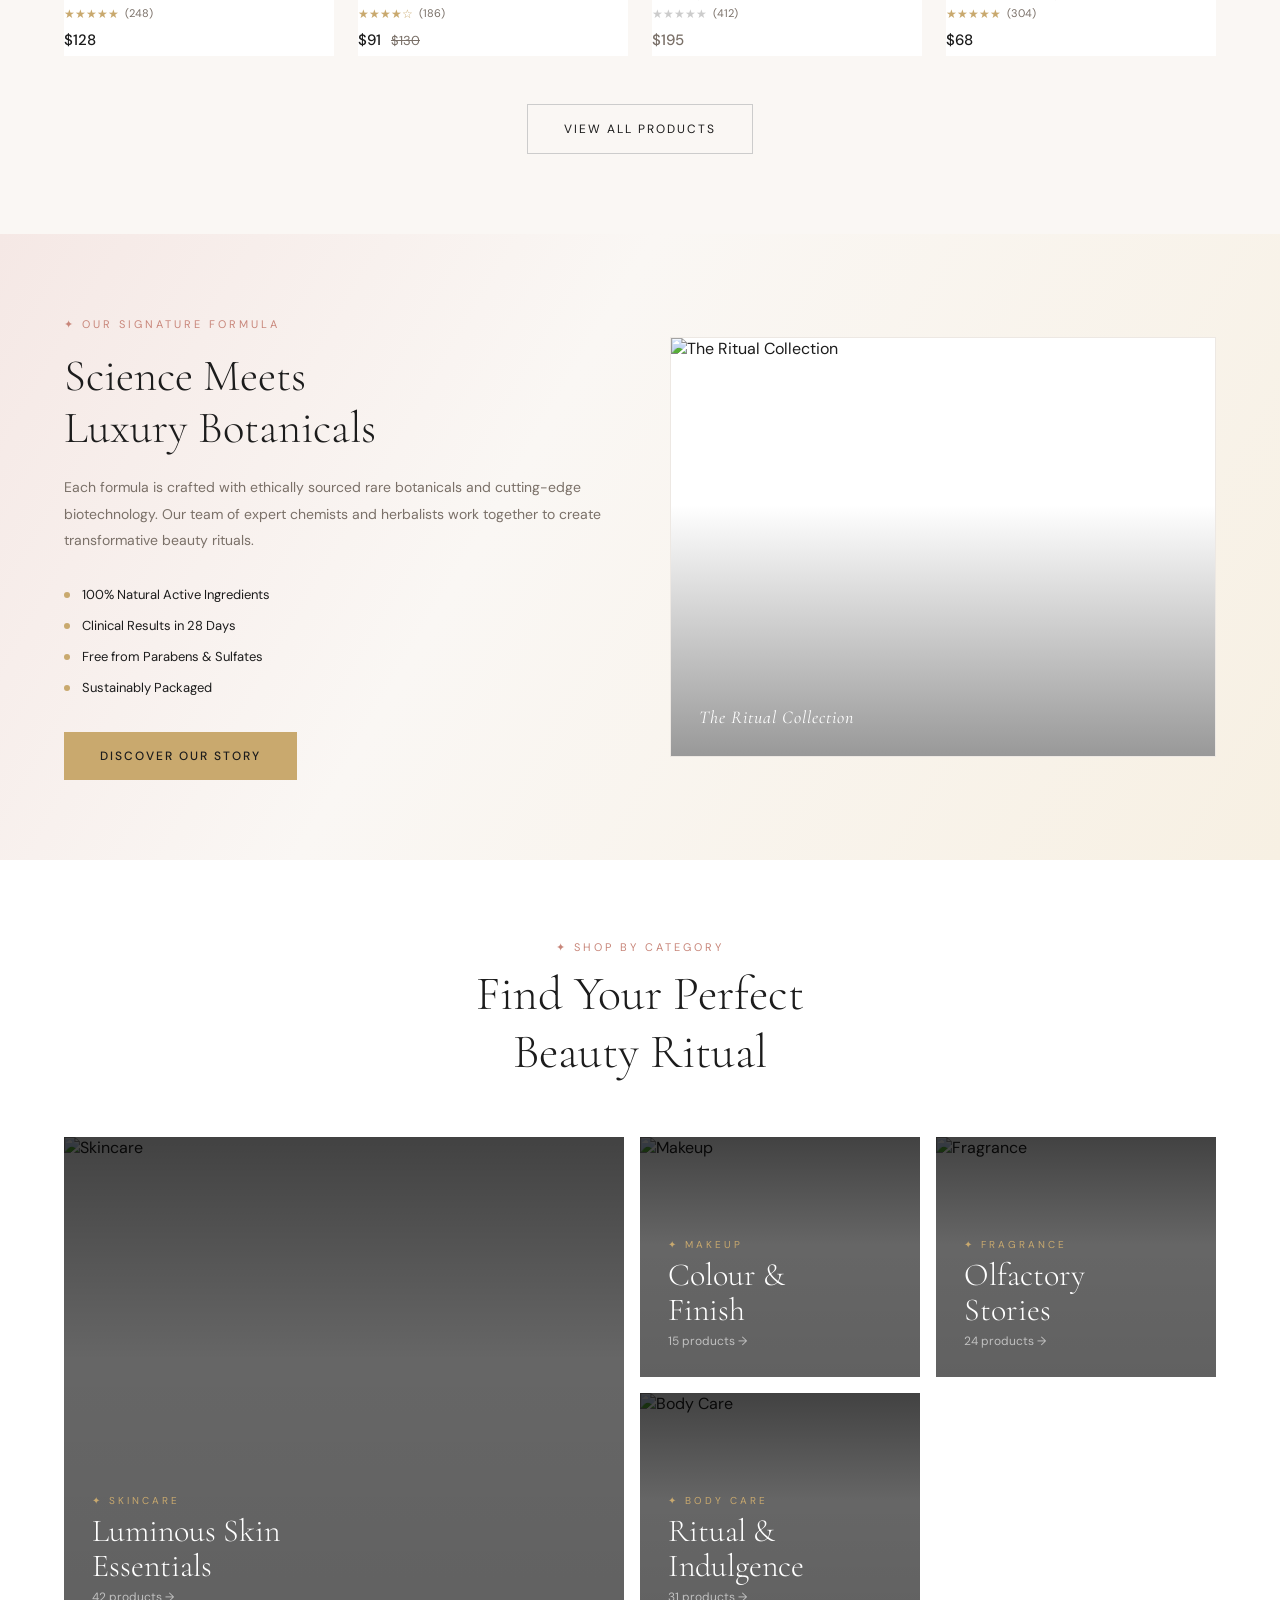
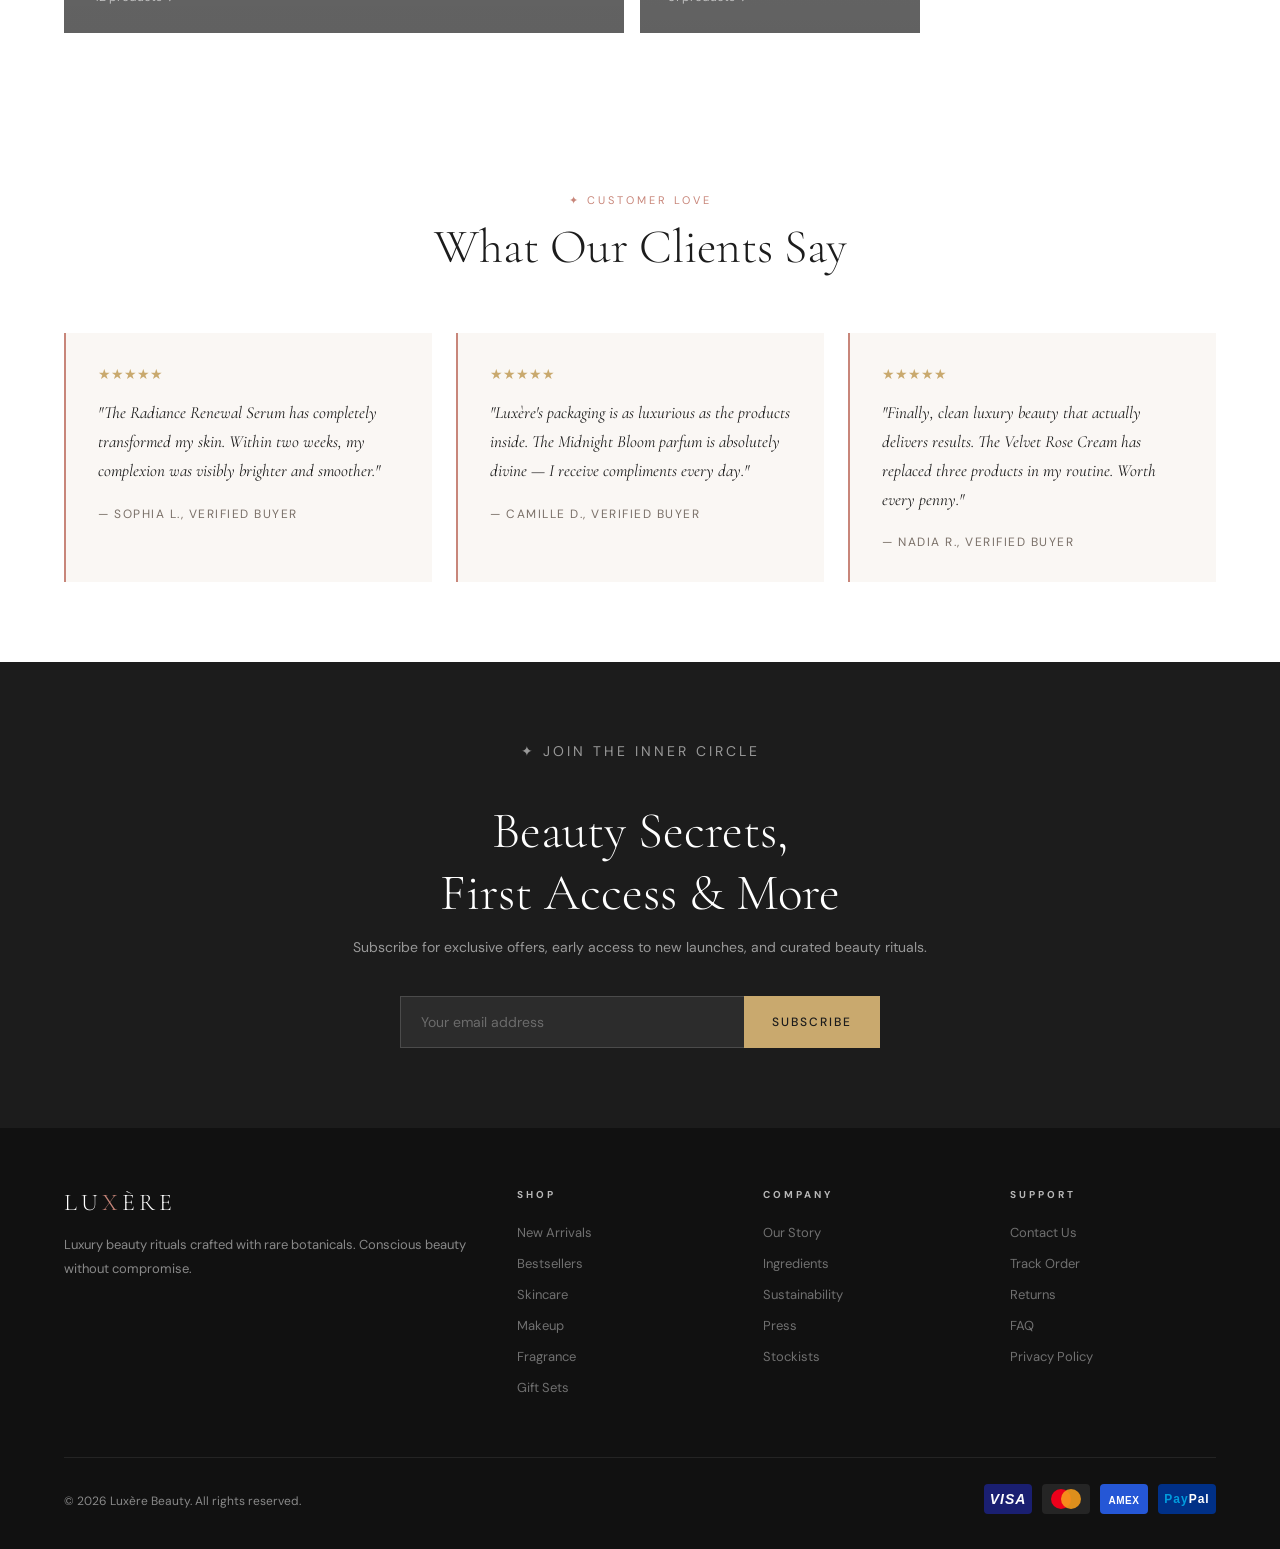
==== commit 0c025318: "Added makeup,wishlist" ====
--- a/index.html
+++ b/index.html
@@ -2,217 +2,207 @@
 <html lang="en">
 <head>
 <meta charset="UTF-8" />
-<meta name="viewport" content="width=device-width, initial-scale=1.0"/>
-<link href="https://fonts.googleapis.com/css2?family=Cormorant+Garamond:ital,wght@0,300;0,400;0,600;1,300;1,400&family=DM+Sans:wght@300;400;500&display=swap" rel="stylesheet"/>
-<link rel="stylesheet" href="style.css"/>
+<meta name="viewport" content="width=device-width, initial-scale=1.0" />
+<title>Lux&egrave;re Beauty | Luxury Rituals</title>
+<link href="https://fonts.googleapis.com/css2?family=Cormorant+Garamond:ital,wght@0,300;0,400;0,600;1,300;1,400&family=DM+Sans:wght@300;400;500&display=swap" rel="stylesheet" />
+<link rel="stylesheet" href="style.css" />
 </head>
 <body>
 
-<!-- NAV -->
 <nav>
-  <div class="nav-logo">LU<span>X</span>ÈRE</div>
+  <div class="nav-logo"><a href="index.html">LU<span>X</span>&Egrave;RE</a></div>
   <ul class="nav-links">
     <li><a href="#">New Arrivals</a></li>
     <li><a href="#">Skincare</a></li>
-    <li><a href="#">Makeup</a></li>
+    <li><a href="makeup.html">Makeup</a></li>
     <li><a href="#">Fragrance</a></li>
     <li><a href="#">Collections</a></li>
   </ul>
   <div class="nav-icons">
-    <button class="nav-icon-btn" title="Search">
-      <svg width="18" height="18" viewBox="0 0 24 24" fill="none" stroke="currentColor" stroke-width="1.5"><circle cx="11" cy="11" r="8"/><line x1="21" y1="21" x2="16.65" y2="16.65"/></svg>
+    <button class="nav-icon-btn" title="Search" type="button">
+      <svg width="18" height="18" viewBox="0 0 24 24" fill="none" stroke="currentColor" stroke-width="1.5"><circle cx="11" cy="11" r="8"></circle><line x1="21" y1="21" x2="16.65" y2="16.65"></line></svg>
     </button>
-    <button class="nav-icon-btn" title="Account">
-      <svg width="18" height="18" viewBox="0 0 24 24" fill="none" stroke="currentColor" stroke-width="1.5"><path d="M20 21v-2a4 4 0 0 0-4-4H8a4 4 0 0 0-4 4v2"/><circle cx="12" cy="7" r="4"/></svg>
+    <button class="nav-icon-btn" title="Account" type="button">
+      <svg width="18" height="18" viewBox="0 0 24 24" fill="none" stroke="currentColor" stroke-width="1.5"><path d="M20 21v-2a4 4 0 0 0-4-4H8a4 4 0 0 0-4 4v2"></path><circle cx="12" cy="7" r="4"></circle></svg>
     </button>
-    <div style="display:flex;align-items:flex-start;">
-      <button class="nav-icon-btn" title="Cart">
-        <svg width="18" height="18" viewBox="0 0 24 24" fill="none" stroke="currentColor" stroke-width="1.5"><path d="M6 2 3 6v14a2 2 0 0 0 2 2h14a2 2 0 0 0 2-2V6l-3-4z"/><line x1="3" y1="6" x2="21" y2="6"/><path d="M16 10a4 4 0 0 1-8 0"/></svg>
+    <div class="cart-wrap">
+      <button class="nav-icon-btn" title="Cart" type="button">
+        <svg width="18" height="18" viewBox="0 0 24 24" fill="none" stroke="currentColor" stroke-width="1.5"><path d="M6 2 3 6v14a2 2 0 0 0 2 2h14a2 2 0 0 0 2-2V6l-3-4z"></path><line x1="3" y1="6" x2="21" y2="6"></line><path d="M16 10a4 4 0 0 1-8 0"></path></svg>
       </button>
       <div class="cart-badge">3</div>
     </div>
   </div>
 </nav>
 
-<!-- HERO -->
 <section class="hero">
   <div class="hero-left">
-    <p class="hero-badge">✦ New Season Collection 2025</p>
-    <h1 class="hero-title">Reveal Your<br/><em>Most Radiant</em><br/>Self</h1>
+    <p class="hero-badge">&#10022; New Season Collection 2025</p>
+    <h1 class="hero-title">Reveal Your<br /><em>Most Radiant</em><br />Self</h1>
     <p class="hero-desc">Luxury beauty rituals crafted with rare botanicals and advanced science. Because your skin deserves nothing but the extraordinary.</p>
     <div class="hero-cta">
-      <button class="btn-primary">Explore Collection</button>
-      <button class="btn-ghost">View Lookbook</button>
+      <button class="btn-primary" type="button">Explore Collection</button>
+      <button class="btn-ghost" type="button">View Lookbook</button>
     </div>
   </div>
   <div class="hero-right">
     <div class="hero-carousel">
       <div class="carousel-track" id="carouselTrack">
         <div class="carousel-slide">
-          <img src="https://images.moneycontrol.com/static-mcnews/2024/09/20240903082414_skin-health-young-girl.jpg?impolicy=website&width=770&height=431" alt="Radiance Renewal Sérum" loading="eager"/>
+          <img src="https://images.moneycontrol.com/static-mcnews/2024/09/20240903082414_skin-health-young-girl.jpg?impolicy=website&width=770&height=431" alt="Radiance Renewal Serum" loading="eager" />
           <div class="slide-overlay"></div>
           <div class="slide-info">
-            <span class="slide-category">✦ Face Serum</span>
-            <h3 class="slide-name">Radiance Renewal Sérum</h3>
+            <span class="slide-category">&#10022; Face Serum</span>
+            <h3 class="slide-name">Radiance Renewal Serum</h3>
           </div>
         </div>
         <div class="carousel-slide">
-          <img src="https://roddur.eu/cdn/shop/files/about-facial-collection.jpg?v=1757400515&width=1599" alt="Velvet Rose Face Cream" loading="lazy"/>
+          <img src="https://roddur.eu/cdn/shop/files/about-facial-collection.jpg?v=1757400515&width=1599" alt="Velvet Rose Face Cream" loading="lazy" />
           <div class="slide-overlay"></div>
           <div class="slide-info">
-            <span class="slide-category">✦ Face Cream</span>
+            <span class="slide-category">&#10022; Face Cream</span>
             <h3 class="slide-name">Velvet Rose Face Cream</h3>
           </div>
         </div>
         <div class="carousel-slide">
-          <img src="https://thumbs.dreamstime.com/b/perfume-bottle-woman-spray-aroma-holding-perfumes-beautiful-girl-using-presents-fragrance-244007944.jpg" loading="lazy"/>
+          <img src="https://thumbs.dreamstime.com/b/perfume-bottle-woman-spray-aroma-holding-perfumes-beautiful-girl-using-presents-fragrance-244007944.jpg" alt="Midnight Bloom Parfum" loading="lazy" />
           <div class="slide-overlay"></div>
           <div class="slide-info">
-            <span class="slide-category">✦ Fragrance</span>
+            <span class="slide-category">&#10022; Fragrance</span>
             <h3 class="slide-name">Midnight Bloom Parfum</h3>
           </div>
         </div>
         <div class="carousel-slide">
-          <img src="https://images.unsplash.com/photo-1570172619644-dfd03ed5d881?auto=format&w=900&q=85" alt="Pure Botanical Eye Serum" loading="lazy"/>
+          <img src="https://images.unsplash.com/photo-1570172619644-dfd03ed5d881?auto=format&w=900&q=85" alt="Pure Botanical Eye Serum" loading="lazy" />
           <div class="slide-overlay"></div>
           <div class="slide-info">
-            <span class="slide-category">✦ Eye Care</span>
+            <span class="slide-category">&#10022; Eye Care</span>
             <h3 class="slide-name">Pure Botanical Eye Serum</h3>
           </div>
         </div>
         <div class="carousel-slide">
-          <img src="https://images.unsplash.com/photo-1522335789203-aabd1fc54bc9?auto=format&w=900&q=85" alt="Velvet Lip Collection" loading="lazy"/>
+          <img src="https://images.unsplash.com/photo-1522335789203-aabd1fc54bc9?auto=format&w=900&q=85" alt="Velvet Lip Collection" loading="lazy" />
           <div class="slide-overlay"></div>
           <div class="slide-info">
-            <span class="slide-category">✦ Makeup</span>
+            <span class="slide-category">&#10022; Makeup</span>
             <h3 class="slide-name">Velvet Lip Collection</h3>
           </div>
         </div>
       </div>
-      <button class="carousel-nav-btn prev" id="carouselPrev" aria-label="Previous slide">
-        <svg width="18" height="18" viewBox="0 0 24 24" fill="none" stroke="currentColor" stroke-width="1.5"><polyline points="15 18 9 12 15 6"/></svg>
+      <button class="carousel-nav-btn prev" id="carouselPrev" aria-label="Previous slide" type="button">
+        <svg width="18" height="18" viewBox="0 0 24 24" fill="none" stroke="currentColor" stroke-width="1.5"><polyline points="15 18 9 12 15 6"></polyline></svg>
       </button>
-      <button class="carousel-nav-btn next" id="carouselNext" aria-label="Next slide">
-        <svg width="18" height="18" viewBox="0 0 24 24" fill="none" stroke="currentColor" stroke-width="1.5"><polyline points="9 18 15 12 9 6"/></svg>
+      <button class="carousel-nav-btn next" id="carouselNext" aria-label="Next slide" type="button">
+        <svg width="18" height="18" viewBox="0 0 24 24" fill="none" stroke="currentColor" stroke-width="1.5"><polyline points="9 18 15 12 9 6"></polyline></svg>
       </button>
       <div class="carousel-dots" id="carouselDots">
-        <button class="c-dot active" data-idx="0" aria-label="Go to slide 1"></button>
-        <button class="c-dot" data-idx="1" aria-label="Go to slide 2"></button>
-        <button class="c-dot" data-idx="2" aria-label="Go to slide 3"></button>
-        <button class="c-dot" data-idx="3" aria-label="Go to slide 4"></button>
-        <button class="c-dot" data-idx="4" aria-label="Go to slide 5"></button>
+        <button class="c-dot active" data-idx="0" aria-label="Go to slide 1" type="button"></button>
+        <button class="c-dot" data-idx="1" aria-label="Go to slide 2" type="button"></button>
+        <button class="c-dot" data-idx="2" aria-label="Go to slide 3" type="button"></button>
+        <button class="c-dot" data-idx="3" aria-label="Go to slide 4" type="button"></button>
+        <button class="c-dot" data-idx="4" aria-label="Go to slide 5" type="button"></button>
       </div>
     </div>
   </div>
 </section>
 
-<!-- MARQUEE -->
 <div class="marquee-bar">
   <div class="marquee-inner">
-    <span>Free Shipping over $150</span><span class="dot">✦</span>
-    <span>Cruelty Free &amp; Vegan</span><span class="dot">✦</span>
-    <span>Dermatologist Tested</span><span class="dot">✦</span>
-    <span>Luxury Gifting Available</span><span class="dot">✦</span>
-    <span>30-Day Returns</span><span class="dot">✦</span>
-    <span>Sustainably Sourced</span><span class="dot">✦</span>
-    <span>Free Shipping over $150</span><span class="dot">✦</span>
-    <span>Cruelty Free &amp; Vegan</span><span class="dot">✦</span>
-    <span>Dermatologist Tested</span><span class="dot">✦</span>
-    <span>Luxury Gifting Available</span><span class="dot">✦</span>
-    <span>30-Day Returns</span><span class="dot">✦</span>
-    <span>Sustainably Sourced</span><span class="dot">✦</span>
+    <span>Free Shipping over $150</span><span class="dot">&#10022;</span>
+    <span>Cruelty Free &amp; Vegan</span><span class="dot">&#10022;</span>
+    <span>Dermatologist Tested</span><span class="dot">&#10022;</span>
+    <span>Luxury Gifting Available</span><span class="dot">&#10022;</span>
+    <span>30-Day Returns</span><span class="dot">&#10022;</span>
+    <span>Sustainably Sourced</span><span class="dot">&#10022;</span>
+    <span>Free Shipping over $150</span><span class="dot">&#10022;</span>
+    <span>Cruelty Free &amp; Vegan</span><span class="dot">&#10022;</span>
+    <span>Dermatologist Tested</span><span class="dot">&#10022;</span>
+    <span>Luxury Gifting Available</span><span class="dot">&#10022;</span>
+    <span>30-Day Returns</span><span class="dot">&#10022;</span>
+    <span>Sustainably Sourced</span><span class="dot">&#10022;</span>
   </div>
 </div>
 
-<!-- FEATURED PRODUCTS -->
-<section class="section">
+<section class="section" id="featured-products">
   <div class="section-header">
-    <p class="section-label">✦ Bestsellers</p>
-    <h2 class="section-title">Our Most Coveted<br/>Beauty Essentials</h2>
+    <p class="section-label">&#10022; Bestsellers</p>
+    <h2 class="section-title">Our Most Coveted<br />Beauty Essentials</h2>
     <p class="section-sub">Handpicked formulas that have earned a permanent place in every beauty ritual.</p>
   </div>
   <div class="products-grid">
-
-    <!-- Product 1 -->
     <a href="product.html" class="product-card">
       <div class="card-img" style="background:#F5E0DB;">
-        <img src="https://images.unsplash.com/photo-1620916566398-39f1143ab7be?auto=format&w=600&q=85" alt="Radiance Renewal Sérum" loading="lazy"/>
+        <img src="https://images.unsplash.com/photo-1620916566398-39f1143ab7be?auto=format&w=600&q=85" alt="Radiance Renewal Serum" loading="lazy" />
         <span class="card-badge badge-new">New</span>
         <div class="card-actions">
-          <button class="card-action-btn">Wishlist</button>
-          <button class="card-action-btn" style="background:var(--rose);" onclick="event.preventDefault();window.location='cart.html'">Add to Bag</button>
+          <button class="card-action-btn" type="button">Wishlist</button>
+          <button class="card-action-btn card-action-accent" type="button" onclick="event.preventDefault(); window.location='cart.html';">Add to Bag</button>
         </div>
       </div>
       <div class="card-info">
-        <p class="card-brand">Luxère Paris</p>
-        <h3 class="card-name">Radiance Renewal Sérum</h3>
-        <div class="card-stars">★★★★★ <span class="card-reviews">(248)</span></div>
+        <p class="card-brand">Lux&egrave;re Paris</p>
+        <h3 class="card-name">Radiance Renewal Serum</h3>
+        <div class="card-stars">&#9733;&#9733;&#9733;&#9733;&#9733; <span class="card-reviews">(248)</span></div>
         <div class="card-price-row"><span class="card-price">$128</span></div>
       </div>
     </a>
 
-    <!-- Product 2 - Sale -->
     <a href="product.html" class="product-card">
       <div class="card-img" style="background:#F0E8D0;">
-        <img src="https://images.unsplash.com/photo-1556228578-8c89e6adf883?auto=format&w=600&q=85" alt="Velvet Rose Face Cream" loading="lazy"/>
-        <span class="card-badge badge-sale">−30%</span>
+        <img src="https://images.unsplash.com/photo-1556228578-8c89e6adf883?auto=format&w=600&q=85" alt="Velvet Rose Face Cream" loading="lazy" />
+        <span class="card-badge badge-sale">&minus;30%</span>
         <div class="card-actions">
-          <button class="card-action-btn">Wishlist</button>
-          <button class="card-action-btn" style="background:var(--rose);" onclick="event.preventDefault();window.location='cart.html'">Add to Bag</button>
+          <button class="card-action-btn" type="button">Wishlist</button>
+          <button class="card-action-btn card-action-accent" type="button" onclick="event.preventDefault(); window.location='cart.html';">Add to Bag</button>
         </div>
       </div>
       <div class="card-info">
-        <p class="card-brand">Luxère Skin</p>
+        <p class="card-brand">Lux&egrave;re Skin</p>
         <h3 class="card-name">Velvet Rose Face Cream</h3>
-        <div class="card-stars">★★★★☆ <span class="card-reviews">(186)</span></div>
+        <div class="card-stars">&#9733;&#9733;&#9733;&#9733;&#9734; <span class="card-reviews">(186)</span></div>
         <div class="card-price-row"><span class="card-price">$91</span><span class="card-price-old">$130</span></div>
       </div>
     </a>
 
-    <!-- Product 3 - Sold Out -->
     <a href="product.html" class="product-card">
       <div class="card-img" style="background:#E8DCE0;">
-        <img src="https://cdn.pixabay.com/photo/2021/05/02/14/53/perfume-6223754_1280.jpg" alt="Midnight Bloom Eau de Parfum" loading="lazy"/>
+        <img src="https://cdn.pixabay.com/photo/2021/05/02/14/53/perfume-6223754_1280.jpg" alt="Midnight Bloom Eau de Parfum" loading="lazy" />
         <span class="card-badge badge-sold">Sold Out</span>
         <div class="sold-out-overlay"><span class="sold-out-label">Sold Out</span></div>
       </div>
       <div class="card-info">
-        <p class="card-brand">Luxère Parfum</p>
+        <p class="card-brand">Lux&egrave;re Parfum</p>
         <h3 class="card-name">Midnight Bloom Eau de Parfum</h3>
-        <div class="card-stars" style="color:#CCC;">★★★★★ <span class="card-reviews">(412)</span></div>
-        <div class="card-price-row"><span class="card-price" style="color:var(--muted);">$195</span></div>
+        <div class="card-stars card-stars-muted">&#9733;&#9733;&#9733;&#9733;&#9733; <span class="card-reviews">(412)</span></div>
+        <div class="card-price-row"><span class="card-price card-price-muted">$195</span></div>
       </div>
     </a>
 
-    <!-- Product 4 -->
     <a href="product.html" class="product-card">
       <div class="card-img" style="background:#E0EAE0;">
-        <img src="https://images.unsplash.com/photo-1598440947619-2c35fc9aa908?auto=format&w=600&q=85" alt="Pure Green Clay Mask" loading="lazy"/>
+        <img src="https://images.unsplash.com/photo-1598440947619-2c35fc9aa908?auto=format&w=600&q=85" alt="Pure Green Clay Mask" loading="lazy" />
         <div class="card-actions">
-          <button class="card-action-btn">Wishlist</button>
-          <button class="card-action-btn" style="background:var(--rose);" onclick="event.preventDefault();window.location='cart.html'">Add to Bag</button>
+          <button class="card-action-btn" type="button">Wishlist</button>
+          <button class="card-action-btn card-action-accent" type="button" onclick="event.preventDefault(); window.location='cart.html';">Add to Bag</button>
         </div>
       </div>
       <div class="card-info">
-        <p class="card-brand">Luxère Botanique</p>
+        <p class="card-brand">Lux&egrave;re Botanique</p>
         <h3 class="card-name">Pure Green Clay Mask</h3>
-        <div class="card-stars">★★★★★ <span class="card-reviews">(304)</span></div>
+        <div class="card-stars">&#9733;&#9733;&#9733;&#9733;&#9733; <span class="card-reviews">(304)</span></div>
         <div class="card-price-row"><span class="card-price">$68</span></div>
       </div>
     </a>
-
-  </div>
-
-  <div style="text-align:center;margin-top:48px;">
-    <button class="btn-ghost" style="border-color:#CCC;color:var(--charcoal);font-size:12px;padding:14px 40px;">View All Products</button>
+  </div>
+
+  <div class="section-cta">
+    <a class="btn-ghost btn-outline-dark" href="makeup.html">View All Products</a>
   </div>
 </section>
 
-<!-- PROMO BANNER -->
-<div class="promo-banner">
+<div class="promo-banner" id="collections">
   <div class="promo-text">
-    <p class="eyebrow">✦ Our Signature Formula</p>
-    <h2>Science Meets<br/>Luxury Botanicals</h2>
+    <p class="eyebrow">&#10022; Our Signature Formula</p>
+    <h2>Science Meets<br />Luxury Botanicals</h2>
     <p>Each formula is crafted with ethically sourced rare botanicals and cutting-edge biotechnology. Our team of expert chemists and herbalists work together to create transformative beauty rituals.</p>
     <div class="promo-features">
       <div class="promo-feature"><div class="feature-dot"></div>100% Natural Active Ingredients</div>
@@ -220,108 +210,104 @@
       <div class="promo-feature"><div class="feature-dot"></div>Free from Parabens &amp; Sulfates</div>
       <div class="promo-feature"><div class="feature-dot"></div>Sustainably Packaged</div>
     </div>
-    <button class="btn-primary" style="width:fit-content;">Discover Our Story</button>
-  </div>
-  <div class="promo-visual" style="padding:0;">
-    <img src="https://images.unsplash.com/photo-1571781926291-c477ebfd024b?auto=format&w=900&q=85" alt="The Ritual Collection" style="position:absolute;top:0;left:0;width:100%;height:100%;object-fit:cover;"/>
-    <div style="position:absolute;inset:0;background:linear-gradient(to top,rgba(28,28,28,.45) 0%,transparent 60%);"></div>
-    <div style="position:absolute;bottom:28px;left:28px;">
-      <p style="font-family:'Cormorant Garamond',serif;font-size:18px;font-style:italic;color:white;letter-spacing:1px;">The Ritual Collection</p>
+    <button class="btn-primary" type="button">Discover Our Story</button>
+  </div>
+  <div class="promo-visual promo-image-frame">
+    <img src="https://images.unsplash.com/photo-1571781926291-c477ebfd024b?auto=format&w=900&q=85" alt="The Ritual Collection" />
+    <div class="promo-image-overlay"></div>
+    <div class="promo-image-caption">
+      <p>The Ritual Collection</p>
     </div>
   </div>
 </div>
 
-<!-- CATEGORIES -->
-<section class="section" style="background:var(--white);">
+<section class="section section-white" id="categories">
   <div class="section-header">
-    <p class="section-label">✦ Shop by Category</p>
-    <h2 class="section-title">Find Your Perfect<br/>Beauty Ritual</h2>
+    <p class="section-label">&#10022; Shop by Category</p>
+    <h2 class="section-title">Find Your Perfect<br />Beauty Ritual</h2>
   </div>
   <div class="categories-grid">
     <div class="cat-card">
       <div class="cat-bg">
-        <img src="https://images.unsplash.com/photo-1556228720-195a672e8a03?auto=format&w=900&q=80" alt="Skincare" loading="lazy"/>
+        <img src="https://images.unsplash.com/photo-1556228720-195a672e8a03?auto=format&w=900&q=80" alt="Skincare" loading="lazy" />
       </div>
       <div class="cat-content">
-        <p class="cat-label">✦ Skincare</p>
-        <h3 class="cat-name">Luminous Skin<br/>Essentials</h3>
-        <p class="cat-count">42 products →</p>
-      </div>
-    </div>
+        <p class="cat-label">&#10022; Skincare</p>
+        <h3 class="cat-name">Luminous Skin<br />Essentials</h3>
+        <p class="cat-count">42 products &rarr;</p>
+      </div>
+    </div>
+    <a href="makeup.html" class="cat-card">
+      <div class="cat-bg">
+        <img src="https://images.unsplash.com/photo-1512496015851-a90fb38ba796?auto=format&w=600&q=80" alt="Makeup" loading="lazy" />
+      </div>
+      <div class="cat-content">
+        <p class="cat-label">&#10022; Makeup</p>
+        <h3 class="cat-name">Colour &amp;<br />Finish</h3>
+        <p class="cat-count">15 products &rarr;</p>
+      </div>
+    </a>
     <div class="cat-card">
       <div class="cat-bg">
-        <img src="https://images.unsplash.com/photo-1512496015851-a90fb38ba796?auto=format&w=600&q=80" alt="Makeup" loading="lazy"/>
+        <img src="https://cdn.pixabay.com/photo/2019/12/01/12/32/fragrance-4665404_1280.jpg" alt="Fragrance" loading="lazy" />
       </div>
       <div class="cat-content">
-        <p class="cat-label">✦ Makeup</p>
-        <h3 class="cat-name">Colour &amp;<br/>Finish</h3>
-        <p class="cat-count">38 products →</p>
+        <p class="cat-label">&#10022; Fragrance</p>
+        <h3 class="cat-name">Olfactory<br />Stories</h3>
+        <p class="cat-count">24 products &rarr;</p>
       </div>
     </div>
     <div class="cat-card">
       <div class="cat-bg">
-        <img src="https://cdn.pixabay.com/photo/2019/12/01/12/32/fragrance-4665404_1280.jpg" alt="Fragrance" loading="lazy"/>
+        <img src="https://images.unsplash.com/photo-1608248543803-ba4f8c70ae0b?auto=format&w=600&q=80" alt="Body Care" loading="lazy" />
       </div>
       <div class="cat-content">
-        <p class="cat-label">✦ Fragrance</p>
-        <h3 class="cat-name">Olfactory<br/>Stories</h3>
-        <p class="cat-count">24 products →</p>
-      </div>
-    </div>
-    <div class="cat-card">
-      <div class="cat-bg">
-        <img src="https://images.unsplash.com/photo-1608248543803-ba4f8c70ae0b?auto=format&w=600&q=80" alt="Body Care" loading="lazy"/>
-      </div>
-      <div class="cat-content">
-        <p class="cat-label">✦ Body Care</p>
-        <h3 class="cat-name">Ritual &amp;<br/>Indulgence</h3>
-        <p class="cat-count">31 products →</p>
+        <p class="cat-label">&#10022; Body Care</p>
+        <h3 class="cat-name">Ritual &amp;<br />Indulgence</h3>
+        <p class="cat-count">31 products &rarr;</p>
       </div>
     </div>
   </div>
 </section>
 
-<!-- TESTIMONIALS -->
 <div class="testimonials-section">
   <div class="section-header">
-    <p class="section-label">✦ Customer Love</p>
+    <p class="section-label">&#10022; Customer Love</p>
     <h2 class="section-title">What Our Clients Say</h2>
   </div>
   <div class="testimonials-grid">
     <div class="testimonial-card">
-      <div class="testimonial-stars">★★★★★</div>
-      <p class="testimonial-text">"The Radiance Renewal Sérum has completely transformed my skin. Within two weeks, my complexion was visibly brighter and smoother."</p>
-      <p class="testimonial-author">— Sophia L., Verified Buyer</p>
+      <div class="testimonial-stars">&#9733;&#9733;&#9733;&#9733;&#9733;</div>
+      <p class="testimonial-text">"The Radiance Renewal Serum has completely transformed my skin. Within two weeks, my complexion was visibly brighter and smoother."</p>
+      <p class="testimonial-author">&mdash; Sophia L., Verified Buyer</p>
     </div>
     <div class="testimonial-card">
-      <div class="testimonial-stars">★★★★★</div>
-      <p class="testimonial-text">"Luxère's packaging is as luxurious as the products inside. The Midnight Bloom parfum is absolutely divine — I receive compliments every day."</p>
-      <p class="testimonial-author">— Camille D., Verified Buyer</p>
+      <div class="testimonial-stars">&#9733;&#9733;&#9733;&#9733;&#9733;</div>
+      <p class="testimonial-text">"Lux&egrave;re's packaging is as luxurious as the products inside. The Midnight Bloom parfum is absolutely divine &mdash; I receive compliments every day."</p>
+      <p class="testimonial-author">&mdash; Camille D., Verified Buyer</p>
     </div>
     <div class="testimonial-card">
-      <div class="testimonial-stars">★★★★★</div>
+      <div class="testimonial-stars">&#9733;&#9733;&#9733;&#9733;&#9733;</div>
       <p class="testimonial-text">"Finally, clean luxury beauty that actually delivers results. The Velvet Rose Cream has replaced three products in my routine. Worth every penny."</p>
-      <p class="testimonial-author">— Nadia R., Verified Buyer</p>
+      <p class="testimonial-author">&mdash; Nadia R., Verified Buyer</p>
     </div>
   </div>
 </div>
 
-<!-- NEWSLETTER -->
 <div class="newsletter">
-  <p class="newsletter-label">✦ Join the Inner Circle</p>
-  <h2>Beauty Secrets,<br/>First Access &amp; More</h2>
+  <p class="newsletter-label">&#10022; Join the Inner Circle</p>
+  <h2>Beauty Secrets,<br />First Access &amp; More</h2>
   <p>Subscribe for exclusive offers, early access to new launches, and curated beauty rituals.</p>
   <div class="newsletter-form">
-    <input class="newsletter-input" type="email" placeholder="Your email address"/>
-    <button class="newsletter-btn">Subscribe</button>
+    <input class="newsletter-input" type="email" placeholder="Your email address" />
+    <button class="newsletter-btn" type="button">Subscribe</button>
   </div>
 </div>
 
-<!-- FOOTER -->
 <footer>
   <div class="footer-grid">
     <div class="footer-brand">
-      <div class="logo">LU<span>X</span>ÈRE</div>
+      <div class="logo"><a href="index.html">LU<span>X</span>&Egrave;RE</a></div>
       <p>Luxury beauty rituals crafted with rare botanicals. Conscious beauty without compromise.</p>
     </div>
     <div class="footer-col">
@@ -330,7 +316,7 @@
         <li><a href="#">New Arrivals</a></li>
         <li><a href="#">Bestsellers</a></li>
         <li><a href="#">Skincare</a></li>
-        <li><a href="#">Makeup</a></li>
+        <li><a href="makeup.html">Makeup</a></li>
         <li><a href="#">Fragrance</a></li>
         <li><a href="#">Gift Sets</a></li>
       </ul>
@@ -357,54 +343,84 @@
     </div>
   </div>
   <div class="footer-bottom">
-    <span>© 2026 Luxère Beauty. All rights reserved.</span>
+    <span>&copy; 2026 Lux&egrave;re Beauty. All rights reserved.</span>
     <div class="footer-payment">
-      <span class="payment-badge" style="background:none;padding:2px 0;" title="Visa">
-        <svg width="48" height="30" viewBox="0 0 48 30" xmlns="http://www.w3.org/2000/svg" role="img" aria-label="Visa"><rect width="48" height="30" rx="4" fill="#1A1F71"/><text x="24" y="20" text-anchor="middle" font-family="Arial,sans-serif" font-size="14" font-weight="900" fill="white" font-style="italic" letter-spacing="1">VISA</text></svg>
+      <span class="payment-badge payment-plain" title="Visa">
+        <svg width="48" height="30" viewBox="0 0 48 30" xmlns="http://www.w3.org/2000/svg" role="img" aria-label="Visa"><rect width="48" height="30" rx="4" fill="#1A1F71"></rect><text x="24" y="20" text-anchor="middle" font-family="Arial,sans-serif" font-size="14" font-weight="900" fill="white" font-style="italic" letter-spacing="1">VISA</text></svg>
       </span>
-      <span class="payment-badge" style="background:none;padding:2px 0;" title="Mastercard">
-        <svg width="48" height="30" viewBox="0 0 48 30" xmlns="http://www.w3.org/2000/svg" role="img" aria-label="Mastercard"><rect width="48" height="30" rx="4" fill="#252525"/><circle cx="19" cy="15" r="10" fill="#EB001B"/><circle cx="29" cy="15" r="10" fill="#F79E1B" opacity=".88"/></svg>
+      <span class="payment-badge payment-plain" title="Mastercard">
+        <svg width="48" height="30" viewBox="0 0 48 30" xmlns="http://www.w3.org/2000/svg" role="img" aria-label="Mastercard"><rect width="48" height="30" rx="4" fill="#252525"></rect><circle cx="19" cy="15" r="10" fill="#EB001B"></circle><circle cx="29" cy="15" r="10" fill="#F79E1B" opacity=".88"></circle></svg>
       </span>
-      <span class="payment-badge" style="background:none;padding:2px 0;" title="American Express">
-        <svg width="48" height="30" viewBox="0 0 48 30" xmlns="http://www.w3.org/2000/svg" role="img" aria-label="American Express"><rect width="48" height="30" rx="4" fill="#2557D6"/><text x="24" y="20" text-anchor="middle" font-family="Arial,sans-serif" font-size="10" font-weight="700" fill="white" letter-spacing=".5">AMEX</text></svg>
+      <span class="payment-badge payment-plain" title="American Express">
+        <svg width="48" height="30" viewBox="0 0 48 30" xmlns="http://www.w3.org/2000/svg" role="img" aria-label="American Express"><rect width="48" height="30" rx="4" fill="#2557D6"></rect><text x="24" y="20" text-anchor="middle" font-family="Arial,sans-serif" font-size="10" font-weight="700" fill="white" letter-spacing=".5">AMEX</text></svg>
       </span>
-      <span class="payment-badge" style="background:none;padding:2px 0;" title="PayPal">
-        <svg width="58" height="30" viewBox="0 0 58 30" xmlns="http://www.w3.org/2000/svg" role="img" aria-label="PayPal"><rect width="58" height="30" rx="4" fill="#003087"/><text x="29" y="19" text-anchor="middle" font-family="Arial,sans-serif" font-size="12" font-weight="700"><tspan fill="#009CDE">Pay</tspan><tspan fill="white">Pal</tspan></text></svg>
+      <span class="payment-badge payment-plain" title="PayPal">
+        <svg width="58" height="30" viewBox="0 0 58 30" xmlns="http://www.w3.org/2000/svg" role="img" aria-label="PayPal"><rect width="58" height="30" rx="4" fill="#003087"></rect><text x="29" y="19" text-anchor="middle" font-family="Arial,sans-serif" font-size="12" font-weight="700"><tspan fill="#009CDE">Pay</tspan><tspan fill="white">Pal</tspan></text></svg>
       </span>
     </div>
   </div>
 </footer>
+
 <script>
 (function () {
-  var track = document.getElementById('carouselTrack');
+  var track = document.getElementById("carouselTrack");
   if (!track) return;
-  var slides = track.querySelectorAll('.carousel-slide');
-  var dots = document.querySelectorAll('.c-dot');
+
+  var slides = track.querySelectorAll(".carousel-slide");
+  var dots = document.querySelectorAll(".c-dot");
   var total = slides.length;
   var current = 0;
   var timer;
 
-  function goTo(n) {
-    current = (n + total) % total;
-    track.style.transform = 'translateX(-' + (current * 100) + '%)';
-    dots.forEach(function (d, i) { d.classList.toggle('active', i === current); });
+  function goTo(index) {
+    current = (index + total) % total;
+    track.style.transform = "translateX(-" + (current * 100) + "%)";
+    dots.forEach(function (dot, dotIndex) {
+      dot.classList.toggle("active", dotIndex === current);
+    });
   }
 
-  function next() { goTo(current + 1); }
-  function prev() { goTo(current - 1); }
-  function startAuto() { timer = setInterval(next, 4500); }
-  function stopAuto() { clearInterval(timer); }
-
-  document.getElementById('carouselNext').addEventListener('click', function () { stopAuto(); next(); startAuto(); });
-  document.getElementById('carouselPrev').addEventListener('click', function () { stopAuto(); prev(); startAuto(); });
-  dots.forEach(function (d) {
-    d.addEventListener('click', function () { stopAuto(); goTo(parseInt(this.dataset.idx, 10)); startAuto(); });
+  function next() {
+    goTo(current + 1);
+  }
+
+  function prev() {
+    goTo(current - 1);
+  }
+
+  function startAuto() {
+    timer = setInterval(next, 4500);
+  }
+
+  function stopAuto() {
+    clearInterval(timer);
+  }
+
+  document.getElementById("carouselNext").addEventListener("click", function () {
+    stopAuto();
+    next();
+    startAuto();
   });
 
-  var carousel = track.closest('.hero-carousel');
-  carousel.addEventListener('mouseenter', stopAuto);
-  carousel.addEventListener('mouseleave', startAuto);
-
+  document.getElementById("carouselPrev").addEventListener("click", function () {
+    stopAuto();
+    prev();
+    startAuto();
+  });
+
+  dots.forEach(function (dot) {
+    dot.addEventListener("click", function () {
+      stopAuto();
+      goTo(parseInt(this.dataset.idx, 10));
+      startAuto();
+    });
+  });
+
+  var carousel = track.closest(".hero-carousel");
+  carousel.addEventListener("mouseenter", stopAuto);
+  carousel.addEventListener("mouseleave", startAuto);
+
+  goTo(0);
   startAuto();
 }());
 </script>
--- a/style.css
+++ b/style.css
@@ -1,167 +1,1343 @@
-*{margin:0;padding:0;box-sizing:border-box;}
-:root{
-  --rose:#C8867A;
-  --rose-light:#F5E8E5;
-  --rose-dark:#8B4A40;
-  --gold:#C9A96E;
-  --gold-light:#F7F0E3;
-  --cream:#FAF7F4;
-  --charcoal:#1C1C1C;
-  --muted:#7A7068;
-  --white:#FFFFFF;
-}
-body{font-family:'DM Sans',sans-serif;background:var(--cream);color:var(--charcoal);min-height:100vh;}
-
-/* NAV */
-nav{background:var(--white);border-bottom:1px solid #EDE8E3;padding:0 5%;display:flex;align-items:center;justify-content:space-between;height:72px;position:sticky;top:0;z-index:100;}
-.nav-logo{font-family:'Cormorant Garamond',serif;font-size:26px;font-weight:300;letter-spacing:4px;color:var(--charcoal);}
-.nav-logo span{color:var(--rose);}
-.nav-links{display:flex;gap:32px;list-style:none;}
-.nav-links a{text-decoration:none;font-size:13px;font-weight:400;letter-spacing:1.5px;text-transform:uppercase;color:var(--muted);transition:color .2s;}
-.nav-links a:hover{color:var(--rose);}
-.nav-icons{display:flex;gap:20px;align-items:center;}
-.nav-icon-btn{background:none;border:none;cursor:pointer;font-size:18px;color:var(--charcoal);display:flex;align-items:center;transition:color .2s;}
-.nav-icon-btn:hover{color:var(--rose);}
-.cart-badge{background:var(--rose);color:white;font-size:9px;font-family:'DM Sans',sans-serif;width:16px;height:16px;border-radius:50%;display:flex;align-items:center;justify-content:center;margin-left:-8px;margin-top:-10px;}
-
-/* HERO */
-.hero{display:grid;grid-template-columns:1fr 1fr;height:calc(100vh - 72px);max-height:calc(100vh - 72px);overflow:hidden;}
-.hero-left{background:linear-gradient(135deg,#2C1810 0%,#4A2820 50%,#6B3828 100%);display:flex;flex-direction:column;justify-content:center;padding:8% 6% 8% 8%;position:relative;}
-.hero-left::before{content:'';position:absolute;top:0;left:0;right:0;bottom:0;background:url("data:image/svg+xml,%3Csvg width='60' height='60' viewBox='0 0 60 60' xmlns='http://www.w3.org/2000/svg'%3E%3Cg fill='none' fill-rule='evenodd'%3E%3Cg fill='%23C9A96E' fill-opacity='0.04'%3E%3Cpath d='M36 34v-4h-2v4h-4v2h4v4h2v-4h4v-2h-4zm0-30V0h-2v4h-4v2h4v4h2V6h4V4h-4zM6 34v-4H4v4H0v2h4v4h2v-4h4v-2H6zM6 4V0H4v4H0v2h4v4h2V6h4V4H6z'/%3E%3C/g%3E%3C/g%3E%3C/svg%3E");}
-.hero-badge{font-size:11px;letter-spacing:3px;text-transform:uppercase;color:var(--gold);margin-bottom:20px;font-weight:400;}
-.hero-title{font-family:'Cormorant Garamond',serif;font-size:clamp(40px,5vw,68px);font-weight:300;line-height:1.1;color:var(--white);margin-bottom:24px;}
-.hero-title em{font-style:italic;color:var(--gold);}
-.hero-desc{font-size:15px;line-height:1.8;color:rgba(255,255,255,0.65);max-width:380px;margin-bottom:40px;}
-.hero-cta{display:flex;gap:16px;align-items:center;}
-.btn-primary{background:var(--gold);color:var(--charcoal);border:none;padding:16px 36px;font-family:'DM Sans',sans-serif;font-size:12px;letter-spacing:2px;text-transform:uppercase;font-weight:500;cursor:pointer;transition:all .3s;}
-.btn-primary:hover{background:#B8933A;transform:translateY(-1px);}
-.btn-ghost{background:none;border:1px solid rgba(255,255,255,0.3);color:white;padding:16px 36px;font-family:'DM Sans',sans-serif;font-size:12px;letter-spacing:2px;text-transform:uppercase;font-weight:400;cursor:pointer;transition:all .3s;}
-.btn-ghost:hover{border-color:white;}
-.hero-right{background:#F0E9E2;overflow:hidden;position:relative;}
-.hero-img-block{overflow:hidden;position:relative;}
-.hero-img-block:first-child{grid-column:1/3;height:320px;}
-.hero-img-block svg{width:100%;height:100%;object-fit:cover;}
-.hero-img-placeholder{width:100%;height:100%;display:flex;align-items:center;justify-content:center;font-family:'Cormorant Garamond',serif;font-size:14px;letter-spacing:2px;color:var(--muted);}
-/* HERO CAROUSEL */
-.hero-carousel{width:100%;height:100%;}
-.carousel-track{display:flex;height:100%;transition:transform .7s cubic-bezier(.4,0,.2,1);}
-.carousel-slide{min-width:100%;height:100%;position:relative;overflow:hidden;}
-.carousel-slide img{width:100%;height:100%;object-fit:cover;display:block;transition:transform .8s ease;}
-.carousel-slide:hover img{transform:scale(1.04);}
-.slide-overlay{position:absolute;inset:0;background:linear-gradient(to top,rgba(10,10,10,.72) 0%,rgba(10, 10, 10, 0.473) 45%,rgba(10,10,10,.18) 100%);}
-.slide-info{position:absolute;bottom:32px;left:32px;}
-.slide-name{font-family:'Cormorant Garamond',serif;font-size:24px;font-weight:300;color:white;margin-bottom:6px;letter-spacing:.5px;}
-.slide-category{font-size:10px;letter-spacing:3px;text-transform:uppercase;color:var(--gold);margin-bottom:8px;display:block;}
-.carousel-nav-btn{position:absolute;top:50%;transform:translateY(-50%);background:rgba(255,255,255,.12);border:1px solid rgba(255,255,255,.28);color:white;width:46px;height:46px;display:flex;align-items:center;justify-content:center;cursor:pointer;backdrop-filter:blur(6px);transition:all .25s;z-index:10;}
-.carousel-nav-btn:hover{background:rgba(255,255,255,.3);border-color:rgba(255,255,255,.55);}
-.carousel-nav-btn.prev{left:18px;display: none;}
-.carousel-nav-btn.next{right:18px;display: none;}
-.carousel-dots{position:absolute;bottom:20px;right:28px;display:none;gap:8px;z-index:10;align-items:center;}
-.c-dot{width:6px;height:6px;border-radius:50%;background:rgba(255,255,255,.4);border:none;cursor:pointer;transition:all .25s;padding:0;flex-shrink:0;}
-.c-dot.active{background:white;width:22px;border-radius:3px;}
-
-/* MARQUEE */
-.marquee-bar{background:var(--charcoal);padding:14px 0;overflow:hidden;white-space:nowrap;}
-.marquee-inner{display:inline-flex;animation:marquee 20s linear infinite;}
-.marquee-inner span{font-size:11px;letter-spacing:3px;text-transform:uppercase;color:var(--gold);padding:0 40px;}
-.marquee-inner .dot{color:var(--rose);}
-@keyframes marquee{0%{transform:translateX(0);}100%{transform:translateX(-50%);}}
-
-/* SECTION HEADING */
-.section{padding:80px 5%;}
-.section-header{text-align:center;margin-bottom:56px;}
-.section-label{font-size:11px;letter-spacing:3px;text-transform:uppercase;color:var(--rose);margin-bottom:12px;}
-.section-title{font-family:'Cormorant Garamond',serif;font-size:clamp(30px,4vw,48px);font-weight:300;color:var(--charcoal);line-height:1.2;}
-.section-sub{font-size:14px;color:var(--muted);margin-top:12px;line-height:1.8;}
-
-/* PRODUCT GRID */
-.products-grid{display:grid;grid-template-columns:repeat(4,1fr);gap:24px;}
-.product-card{background:var(--white);position:relative;cursor:pointer;transition:transform .3s;text-decoration:none;color:inherit;display:block;}
-.product-card:hover{transform:translateY(-6px);}
-.product-card:hover .card-actions{opacity:1;transform:translateY(0);}
-.card-img{background:var(--rose-light);height:280px;display:flex;align-items:center;justify-content:center;position:relative;overflow:hidden;}
-.card-img img{position:absolute;top:0;left:0;width:100%;height:100%;object-fit:cover;transition:transform .5s ease;}
-.product-card:hover .card-img img{transform:scale(1.05);}
-.card-badge{position:absolute;top:14px;left:14px;font-size:10px;letter-spacing:1.5px;text-transform:uppercase;padding:5px 10px;font-weight:500;}
-.badge-new{background:var(--charcoal);color:white;}
-.badge-sale{background:var(--rose);color:white;}
-.badge-sold{background:var(--muted);color:white;}
-.card-actions{position:absolute;bottom:0;left:0;right:0;background:rgba(28,28,28,.88);display:flex;gap:1px;opacity:0;transform:translateY(8px);transition:all .3s;}
-.card-action-btn{flex:1;padding:13px;font-size:11px;letter-spacing:1.5px;text-transform:uppercase;background:none;border:none;color:white;cursor:pointer;transition:background .2s;font-family:'DM Sans',sans-serif;}
-.card-action-btn:hover{background:var(--rose);}
-.card-info{padding:18px 0 6px;}
-.card-brand{font-size:10px;letter-spacing:2px;text-transform:uppercase;color:var(--muted);}
-.card-name{font-family:'Cormorant Garamond',serif;font-size:18px;font-weight:400;color:var(--charcoal);margin:4px 0;}
-.card-price-row{display:flex;align-items:center;gap:10px;margin-top:8px;}
-.card-price{font-size:15px;font-weight:500;color:var(--charcoal);}
-.card-price-old{font-size:13px;color:var(--muted);text-decoration:line-through;}
-.card-stars{display:flex;gap:2px;color:var(--gold);font-size:12px;margin-top:6px;}
-.card-reviews{font-size:11px;color:var(--muted);margin-left:4px;}
-
-/* SOLD OUT */
-.sold-out-overlay{position:absolute;inset:0;background:rgba(255,255,255,.55);display:flex;align-items:center;justify-content:center;}
-.sold-out-label{font-family:'Cormorant Garamond',serif;font-size:20px;font-style:italic;color:var(--muted);letter-spacing:2px;}
-
-/* BANNER */
-.promo-banner{background:linear-gradient(120deg,#F5E8E5 0%,#FAF7F4 40%,#F7F0E3 100%);padding:80px 5%;display:grid;grid-template-columns:1fr 1fr;gap:60px;align-items:center;}
-.promo-text .eyebrow{font-size:11px;letter-spacing:3px;text-transform:uppercase;color:var(--rose);margin-bottom:16px;}
-.promo-text h2{font-family:'Cormorant Garamond',serif;font-size:clamp(30px,3.5vw,52px);font-weight:300;line-height:1.15;margin-bottom:20px;}
-.promo-text p{font-size:14px;line-height:1.9;color:var(--muted);margin-bottom:32px;}
-.promo-features{display:flex;flex-direction:column;gap:14px;margin-bottom:36px;}
-.promo-feature{display:flex;align-items:center;gap:12px;font-size:13px;color:var(--charcoal);}
-.feature-dot{width:6px;height:6px;background:var(--gold);border-radius:50%;flex-shrink:0;}
-.promo-visual{background:var(--white);border:1px solid #EDE8E3;height:420px;display:flex;align-items:center;justify-content:center;position:relative;overflow:hidden;}
-.promo-visual-inner{text-align:center;}
-.promo-icon{font-size:80px;margin-bottom:16px;}
-.promo-visual-text{font-family:'Cormorant Garamond',serif;font-size:22px;font-style:italic;color:var(--muted);}
-
-/* CATEGORIES */
-.categories-grid{display:grid;grid-template-columns:2fr 1fr 1fr;grid-template-rows:240px 240px;gap:16px;}
-.cat-card{position:relative;overflow:hidden;cursor:pointer;display:flex;align-items:flex-end;padding:28px;}
-.cat-card:first-child{grid-row:1/3;}
-.cat-bg{position:absolute;inset:0;transition:transform .5s ease;}
-.cat-card:hover .cat-bg{transform:scale(1.06);}
-.cat-bg img{position:absolute;inset:0;width:100%;height:100%;object-fit:cover;display:block;}
-.cat-bg::after{content:'';position:absolute;inset:0;background:linear-gradient(to top,rgba(0,0,0,.62) 0%,rgba(0, 0, 0, 0.607) 55%,rgba(0, 0, 0, 0.735) 100%);}
-.cat-content{position:relative;z-index:1;}
-.cat-label{font-size:10px;letter-spacing:3px;text-transform:uppercase;color:var(--gold);margin-bottom:6px;}
-.cat-name{font-family:'Cormorant Garamond',serif;font-size:clamp(22px,2.5vw,32px);font-weight:300;color:white;line-height:1.1;}
-.cat-count{font-size:12px;color:rgba(255,255,255,.5);margin-top:6px;}
-
-/* TESTIMONIALS */
-.testimonials-section{background:var(--white);padding:80px 5%;}
-.testimonials-grid{display:grid;grid-template-columns:repeat(3,1fr);gap:24px;}
-.testimonial-card{background:var(--cream);padding:32px;border-left:2px solid var(--rose);}
-.testimonial-stars{color:var(--gold);font-size:14px;margin-bottom:16px;}
-testimonial-text{font-family:'Cormorant Garamond',serif;font-size:17px;font-style:italic;line-height:1.7;color:var(--charcoal);margin-bottom:20px;}
-.testimonial-author{font-size:12px;letter-spacing:1.5px;text-transform:uppercase;color:var(--muted);}
-
-/* NEWSLETTER */
-.newsletter{background:var(--charcoal);padding:80px 5%;text-align:center;}
-.newsletter-label{font-size:11px;letter-spacing:3px;text-transform:uppercase;color:var(--gold);margin-bottom:16px;}
-.newsletter h2{font-family:'Cormorant Garamond',serif;font-size:clamp(28px,4vw,52px);font-weight:300;color:white;margin-bottom:14px;}
-.newsletter p{font-size:14px;color:rgba(255,255,255,.55);margin-bottom:40px;}
-.newsletter-form{display:flex;max-width:480px;margin:0 auto;gap:0;}
-.newsletter-input{flex:1;padding:16px 20px;background:rgba(255,255,255,.07);border:1px solid rgba(255,255,255,.15);border-right:none;color:white;font-family:'DM Sans',sans-serif;font-size:14px;outline:none;}
-.newsletter-input::placeholder{color:rgba(255,255,255,.3);}
-.newsletter-btn{background:var(--gold);color:var(--charcoal);border:none;padding:16px 28px;font-family:'DM Sans',sans-serif;font-size:12px;letter-spacing:2px;text-transform:uppercase;font-weight:500;cursor:pointer;white-space:nowrap;transition:background .2s;}
-.newsletter-btn:hover{background:#B8933A;}
-
-/* FOOTER */
-footer{background:#111;padding:60px 5% 30px;color:rgba(255,255,255,.5);}
-.footer-grid{display:grid;grid-template-columns:2fr 1fr 1fr 1fr;gap:40px;margin-bottom:50px;}
-.footer-brand .logo{font-family:'Cormorant Garamond',serif;font-size:24px;font-weight:300;letter-spacing:4px;color:white;margin-bottom:16px;}
-.footer-brand .logo span{color:var(--rose);}
-.footer-brand p{font-size:13px;line-height:1.8;}
-.footer-col h4{font-size:10px;letter-spacing:3px;text-transform:uppercase;color:rgba(255,255,255,.7);margin-bottom:20px;}
-.footer-col ul{list-style:none;}
-.footer-col ul li{margin-bottom:10px;}
-.footer-col ul li a{text-decoration:none;font-size:13px;color:rgba(255,255,255,.4);transition:color .2s;}
-.footer-col ul li a:hover{color:var(--rose);}
-.footer-bottom{border-top:1px solid rgba(255,255,255,.08);padding-top:24px;display:flex;justify-content:space-between;align-items:center;font-size:12px;}
-.footer-payment{display:flex;gap:10px;}
-.payment-badge{background:rgba(255,255,255,.08);padding:5px 12px;font-size:11px;letter-spacing:1px;border-radius:2px;}
-
-/* UTILS */
-.text-rose{color:var(--rose);}
-.bg-rose-light{background:var(--rose-light);}
+* {
+  margin: 0;
+  padding: 0;
+  box-sizing: border-box;
+}
+
+:root {
+  --rose: #c8867a;
+  --rose-light: #f5e8e5;
+  --rose-dark: #8b4a40;
+  --gold: #c9a96e;
+  --gold-light: #f7f0e3;
+  --cream: #faf7f4;
+  --charcoal: #1c1c1c;
+  --muted: #7a7068;
+  --white: #ffffff;
+  --line: #ede8e3;
+}
+
+html {
+  scroll-behavior: smooth;
+}
+
+body {
+  font-family: "DM Sans", sans-serif;
+  background: var(--cream);
+  color: var(--charcoal);
+  min-height: 100vh;
+}
+
+img {
+  display: block;
+}
+
+nav {
+  background: var(--white);
+  border-bottom: 1px solid var(--line);
+  padding: 0 5%;
+  display: flex;
+  align-items: center;
+  justify-content: space-between;
+  height: 72px;
+  position: sticky;
+  top: 0;
+  z-index: 100;
+}
+
+.nav-logo {
+  font-family: "Cormorant Garamond", serif;
+  font-size: 26px;
+  font-weight: 300;
+  letter-spacing: 4px;
+  color: var(--charcoal);
+}
+
+.nav-logo a,
+.footer-brand .logo a {
+  color: inherit;
+  text-decoration: none;
+}
+
+.nav-logo span,
+.footer-brand .logo span {
+  color: var(--rose);
+}
+
+.nav-links {
+  display: flex;
+  gap: 32px;
+  list-style: none;
+}
+
+.nav-links a {
+  text-decoration: none;
+  font-size: 13px;
+  font-weight: 400;
+  letter-spacing: 1.5px;
+  text-transform: uppercase;
+  color: var(--muted);
+  transition: color 0.2s;
+}
+
+.nav-links a:hover,
+.nav-links a[aria-current="page"] {
+  color: var(--rose);
+}
+
+.nav-icons {
+  display: flex;
+  gap: 20px;
+  align-items: center;
+}
+
+.nav-icon-btn {
+  background: none;
+  border: none;
+  cursor: pointer;
+  font-size: 18px;
+  color: var(--charcoal);
+  display: flex;
+  align-items: center;
+  transition: color 0.2s;
+}
+
+.nav-icon-btn:hover {
+  color: var(--rose);
+}
+
+.cart-wrap {
+  display: flex;
+  align-items: flex-start;
+}
+
+.cart-badge {
+  background: var(--rose);
+  color: var(--white);
+  font-size: 9px;
+  width: 16px;
+  height: 16px;
+  border-radius: 50%;
+  display: flex;
+  align-items: center;
+  justify-content: center;
+  margin-left: -8px;
+  margin-top: -10px;
+}
+
+.hero,
+.page-hero {
+  display: grid;
+  grid-template-columns: 1fr 1fr;
+  min-height: calc(100vh - 72px);
+  overflow: hidden;
+}
+
+.hero-left,
+.page-hero-copy {
+  display: flex;
+  flex-direction: column;
+  justify-content: center;
+  padding: 8% 6% 8% 8%;
+  position: relative;
+}
+
+.hero-left {
+  background: linear-gradient(135deg, #2c1810 0%, #4a2820 50%, #6b3828 100%);
+}
+
+.page-hero-copy {
+  background: linear-gradient(135deg, #351614 0%, #5a2725 52%, #9b5d52 100%);
+}
+
+.hero-left::before,
+.page-hero-copy::before {
+  content: "";
+  position: absolute;
+  inset: 0;
+  background: url("data:image/svg+xml,%3Csvg width='60' height='60' viewBox='0 0 60 60' xmlns='http://www.w3.org/2000/svg'%3E%3Cg fill='none' fill-rule='evenodd'%3E%3Cg fill='%23C9A96E' fill-opacity='0.04'%3E%3Cpath d='M36 34v-4h-2v4h-4v2h4v4h2v-4h4v-2h-4zm0-30V0h-2v4h-4v2h4v4h2V6h4V4h-4zM6 34v-4H4v4H0v2h4v4h2v-4h4v-2H6zM6 4V0H4v4H0v2h4v4h2V6h4V4H6z'/%3E%3C/g%3E%3C/g%3E%3C/svg%3E");
+}
+
+.hero-badge,
+.section-label,
+.promo-text .eyebrow,
+.newsletter-label,
+.page-kicker,
+.floating-card-label {
+  font-size: 11px;
+  letter-spacing: 3px;
+  text-transform: uppercase;
+}
+
+.hero-badge,
+.page-kicker {
+  color: var(--gold);
+  margin-bottom: 20px;
+  font-weight: 400;
+  position: relative;
+  z-index: 1;
+}
+
+.hero-title,
+.page-title,
+.section-title,
+.promo-text h2,
+.newsletter h2 {
+  font-family: "Cormorant Garamond", serif;
+  font-weight: 300;
+}
+
+.hero-title,
+.page-title {
+  font-size: clamp(40px, 5vw, 68px);
+  line-height: 1.1;
+  color: var(--white);
+  margin-bottom: 24px;
+  position: relative;
+  z-index: 1;
+}
+
+.hero-title em,
+.page-title em {
+  font-style: italic;
+  color: var(--gold);
+}
+
+.hero-desc,
+.page-copy {
+  font-size: 15px;
+  line-height: 1.8;
+  color: rgba(255, 255, 255, 0.7);
+  max-width: 420px;
+  margin-bottom: 40px;
+  position: relative;
+  z-index: 1;
+}
+
+.hero-cta {
+  display: flex;
+  gap: 16px;
+  align-items: center;
+  position: relative;
+  z-index: 1;
+}
+
+.btn-primary,
+.btn-ghost {
+  padding: 16px 36px;
+  font-family: "DM Sans", sans-serif;
+  font-size: 12px;
+  letter-spacing: 2px;
+  text-transform: uppercase;
+  cursor: pointer;
+  transition: all 0.3s;
+  text-decoration: none;
+  display: inline-flex;
+  align-items: center;
+  justify-content: center;
+}
+
+.btn-primary {
+  background: var(--gold);
+  color: var(--charcoal);
+  border: none;
+  font-weight: 500;
+}
+
+.btn-primary:hover {
+  background: #b8933a;
+  transform: translateY(-1px);
+}
+
+.btn-ghost {
+  background: none;
+  border: 1px solid rgba(255, 255, 255, 0.3);
+  color: var(--white);
+  font-weight: 400;
+}
+
+.btn-ghost:hover {
+  border-color: var(--white);
+}
+
+.btn-outline-dark {
+  border-color: #ccc;
+  color: var(--charcoal);
+}
+
+.hero-right,
+.page-hero-media {
+  background: #f0e9e2;
+  overflow: hidden;
+  position: relative;
+}
+
+.hero-carousel {
+  width: 100%;
+  height: 100%;
+}
+
+.carousel-track {
+  display: flex;
+  height: 100%;
+  transition: transform 0.7s cubic-bezier(0.4, 0, 0.2, 1);
+}
+
+.carousel-slide {
+  min-width: 100%;
+  height: 100%;
+  position: relative;
+  overflow: hidden;
+}
+
+.carousel-slide img,
+.page-hero-media img,
+.promo-image-frame img {
+  width: 100%;
+  height: 100%;
+  object-fit: cover;
+  transition: transform 0.8s ease;
+}
+
+.carousel-slide:hover img {
+  transform: scale(1.04);
+}
+
+.slide-overlay {
+  position: absolute;
+  inset: 0;
+  background: linear-gradient(to top, rgba(10, 10, 10, 0.72) 0%, rgba(10, 10, 10, 0.48) 45%, rgba(10, 10, 10, 0.18) 100%);
+}
+
+.slide-info {
+  position: absolute;
+  bottom: 32px;
+  left: 32px;
+}
+
+.slide-name {
+  font-family: "Cormorant Garamond", serif;
+  font-size: 24px;
+  font-weight: 300;
+  color: var(--white);
+  margin-bottom: 6px;
+  letter-spacing: 0.5px;
+}
+
+.slide-category {
+  font-size: 10px;
+  letter-spacing: 3px;
+  text-transform: uppercase;
+  color: var(--gold);
+  margin-bottom: 8px;
+  display: block;
+}
+
+.carousel-nav-btn {
+  position: absolute;
+  top: 50%;
+  transform: translateY(-50%);
+  background: rgba(255, 255, 255, 0.12);
+  border: 1px solid rgba(255, 255, 255, 0.28);
+  color: var(--white);
+  width: 46px;
+  height: 46px;
+  display: flex;
+  align-items: center;
+  justify-content: center;
+  cursor: pointer;
+  backdrop-filter: blur(6px);
+  transition: all 0.25s;
+  z-index: 10;
+}
+
+.carousel-nav-btn:hover {
+  background: rgba(255, 255, 255, 0.3);
+  border-color: rgba(255, 255, 255, 0.55);
+}
+
+.carousel-nav-btn.prev {
+  left: 18px;
+  display: none;
+}
+
+.carousel-nav-btn.next {
+  right: 18px;
+  display: none;
+}
+
+.carousel-dots {
+  position: absolute;
+  bottom: 20px;
+  right: 28px;
+  display: none;
+  gap: 8px;
+  z-index: 10;
+  align-items: center;
+}
+
+.c-dot {
+  width: 6px;
+  height: 6px;
+  border-radius: 50%;
+  background: rgba(255, 255, 255, 0.4);
+  border: none;
+  cursor: pointer;
+  transition: all 0.25s;
+  padding: 0;
+  flex-shrink: 0;
+}
+
+.c-dot.active {
+  background: var(--white);
+  width: 22px;
+  border-radius: 3px;
+}
+
+.marquee-bar {
+  background: var(--charcoal);
+  padding: 14px 0;
+  overflow: hidden;
+  white-space: nowrap;
+}
+
+.marquee-inner {
+  display: inline-flex;
+  animation: marquee 20s linear infinite;
+}
+
+.marquee-inner span {
+  font-size: 11px;
+  letter-spacing: 3px;
+  text-transform: uppercase;
+  color: var(--gold);
+  padding: 0 40px;
+}
+
+.marquee-inner .dot {
+  color: var(--rose);
+}
+
+@keyframes marquee {
+  0% {
+    transform: translateX(0);
+  }
+
+  100% {
+    transform: translateX(-50%);
+  }
+}
+
+.section,
+.testimonials-section,
+.newsletter {
+  padding: 80px 5%;
+}
+
+.section-white,
+.testimonials-section {
+  background: var(--white);
+}
+
+.section-header {
+  text-align: center;
+  margin-bottom: 56px;
+}
+
+.section-label {
+  color: var(--rose);
+  margin-bottom: 12px;
+}
+
+.section-title {
+  font-size: clamp(30px, 4vw, 48px);
+  color: var(--charcoal);
+  line-height: 1.2;
+}
+
+.section-sub {
+  font-size: 14px;
+  color: var(--muted);
+  margin-top: 12px;
+  line-height: 1.8;
+}
+
+.products-grid {
+  display: grid;
+  grid-template-columns: repeat(4, 1fr);
+  gap: 24px;
+}
+
+.product-card {
+  background: var(--white);
+  position: relative;
+  cursor: pointer;
+  transition: transform 0.3s;
+  text-decoration: none;
+  color: inherit;
+  display: block;
+}
+
+.product-card:hover {
+  transform: translateY(-6px);
+}
+
+.product-card:hover .card-actions {
+  opacity: 1;
+  transform: translateY(0);
+}
+
+.card-img {
+  background: var(--rose-light);
+  height: 280px;
+  display: flex;
+  align-items: center;
+  justify-content: center;
+  position: relative;
+  overflow: hidden;
+}
+
+.card-img img {
+  position: absolute;
+  inset: 0;
+  width: 100%;
+  height: 100%;
+  object-fit: cover;
+  transition: transform 0.5s ease;
+}
+
+.product-card:hover .card-img img {
+  transform: scale(1.05);
+}
+
+.card-badge {
+  position: absolute;
+  top: 14px;
+  left: 14px;
+  font-size: 10px;
+  letter-spacing: 1.5px;
+  text-transform: uppercase;
+  padding: 5px 10px;
+  font-weight: 500;
+}
+
+.badge-new {
+  background: var(--charcoal);
+  color: var(--white);
+}
+
+.badge-sale {
+  background: var(--rose);
+  color: var(--white);
+}
+
+.badge-sold {
+  background: var(--muted);
+  color: var(--white);
+}
+
+.card-actions {
+  position: absolute;
+  bottom: 0;
+  left: 0;
+  right: 0;
+  background: rgba(28, 28, 28, 0.88);
+  display: flex;
+  gap: 1px;
+  opacity: 0;
+  transform: translateY(8px);
+  transition: all 0.3s;
+}
+
+.card-action-btn {
+  flex: 1;
+  padding: 13px;
+  font-size: 11px;
+  letter-spacing: 1.5px;
+  text-transform: uppercase;
+  background: none;
+  border: none;
+  color: var(--white);
+  cursor: pointer;
+  transition: background 0.2s;
+  font-family: "DM Sans", sans-serif;
+}
+
+.card-action-btn:hover,
+.card-action-accent {
+  background: var(--rose);
+}
+
+.card-info {
+  padding: 18px 0 6px;
+}
+
+.card-brand {
+  font-size: 10px;
+  letter-spacing: 2px;
+  text-transform: uppercase;
+  color: var(--muted);
+}
+
+.card-name {
+  font-family: "Cormorant Garamond", serif;
+  font-size: 18px;
+  font-weight: 400;
+  color: var(--charcoal);
+  margin: 4px 0;
+}
+
+.card-price-row {
+  display: flex;
+  align-items: center;
+  gap: 10px;
+  margin-top: 8px;
+}
+
+.card-price {
+  font-size: 15px;
+  font-weight: 500;
+  color: var(--charcoal);
+}
+
+.card-price-old {
+  font-size: 13px;
+  color: var(--muted);
+  text-decoration: line-through;
+}
+
+.card-price-muted {
+  color: var(--muted);
+}
+
+.card-stars {
+  display: flex;
+  gap: 2px;
+  color: var(--gold);
+  font-size: 12px;
+  margin-top: 6px;
+}
+
+.card-stars-muted {
+  color: #ccc;
+}
+
+.card-reviews {
+  font-size: 11px;
+  color: var(--muted);
+  margin-left: 4px;
+}
+
+.sold-out-overlay {
+  position: absolute;
+  inset: 0;
+  background: rgba(255, 255, 255, 0.55);
+  display: flex;
+  align-items: center;
+  justify-content: center;
+}
+
+.sold-out-label {
+  font-family: "Cormorant Garamond", serif;
+  font-size: 20px;
+  font-style: italic;
+  color: var(--muted);
+  letter-spacing: 2px;
+}
+
+.section-cta {
+  text-align: center;
+  margin-top: 48px;
+}
+
+.promo-banner {
+  background: linear-gradient(120deg, #f5e8e5 0%, #faf7f4 40%, #f7f0e3 100%);
+  padding: 80px 5%;
+  display: grid;
+  grid-template-columns: 1fr 1fr;
+  gap: 60px;
+  align-items: center;
+}
+
+.promo-text .eyebrow {
+  color: var(--rose);
+  margin-bottom: 16px;
+}
+
+.promo-text h2 {
+  font-size: clamp(30px, 3.5vw, 52px);
+  line-height: 1.15;
+  margin-bottom: 20px;
+}
+
+.promo-text p {
+  font-size: 14px;
+  line-height: 1.9;
+  color: var(--muted);
+  margin-bottom: 32px;
+}
+
+.promo-features {
+  display: flex;
+  flex-direction: column;
+  gap: 14px;
+  margin-bottom: 36px;
+}
+
+.promo-feature {
+  display: flex;
+  align-items: center;
+  gap: 12px;
+  font-size: 13px;
+  color: var(--charcoal);
+}
+
+.feature-dot {
+  width: 6px;
+  height: 6px;
+  background: var(--gold);
+  border-radius: 50%;
+  flex-shrink: 0;
+}
+
+.promo-visual {
+  background: var(--white);
+  border: 1px solid var(--line);
+  height: 420px;
+  position: relative;
+  overflow: hidden;
+}
+
+.promo-image-overlay {
+  position: absolute;
+  inset: 0;
+  background: linear-gradient(to top, rgba(28, 28, 28, 0.45) 0%, transparent 60%);
+}
+
+.promo-image-caption {
+  position: absolute;
+  bottom: 28px;
+  left: 28px;
+}
+
+.promo-image-caption p {
+  font-family: "Cormorant Garamond", serif;
+  font-size: 18px;
+  font-style: italic;
+  color: var(--white);
+  letter-spacing: 1px;
+}
+
+.categories-grid {
+  display: grid;
+  grid-template-columns: 2fr 1fr 1fr;
+  grid-template-rows: 240px 240px;
+  gap: 16px;
+}
+
+.cat-card {
+  position: relative;
+  overflow: hidden;
+  cursor: pointer;
+  display: flex;
+  align-items: flex-end;
+  padding: 28px;
+  text-decoration: none;
+  color: inherit;
+}
+
+.cat-card:first-child {
+  grid-row: 1 / 3;
+}
+
+.cat-bg {
+  position: absolute;
+  inset: 0;
+  transition: transform 0.5s ease;
+}
+
+.cat-card:hover .cat-bg {
+  transform: scale(1.06);
+}
+
+.cat-bg img {
+  position: absolute;
+  inset: 0;
+  width: 100%;
+  height: 100%;
+  object-fit: cover;
+}
+
+.cat-bg::after {
+  content: "";
+  position: absolute;
+  inset: 0;
+  background: linear-gradient(to top, rgba(0, 0, 0, 0.62) 0%, rgba(0, 0, 0, 0.6) 55%, rgba(0, 0, 0, 0.74) 100%);
+}
+
+.cat-content {
+  position: relative;
+  z-index: 1;
+}
+
+.cat-label {
+  font-size: 10px;
+  letter-spacing: 3px;
+  text-transform: uppercase;
+  color: var(--gold);
+  margin-bottom: 6px;
+}
+
+.cat-name {
+  font-family: "Cormorant Garamond", serif;
+  font-size: clamp(22px, 2.5vw, 32px);
+  font-weight: 300;
+  color: var(--white);
+  line-height: 1.1;
+}
+
+.cat-count {
+  font-size: 12px;
+  color: rgba(255, 255, 255, 0.6);
+  margin-top: 6px;
+}
+
+.testimonials-grid,
+.routine-grid {
+  display: grid;
+  grid-template-columns: repeat(3, 1fr);
+  gap: 24px;
+}
+
+.testimonial-card,
+.routine-card {
+  background: var(--cream);
+  padding: 32px;
+  border-left: 2px solid var(--rose);
+}
+
+.testimonial-stars {
+  color: var(--gold);
+  font-size: 14px;
+  margin-bottom: 16px;
+}
+
+.testimonial-text {
+  font-family: "Cormorant Garamond", serif;
+  font-size: 17px;
+  font-style: italic;
+  line-height: 1.7;
+  color: var(--charcoal);
+  margin-bottom: 20px;
+}
+
+.testimonial-author,
+.routine-step {
+  font-size: 12px;
+  letter-spacing: 1.5px;
+  text-transform: uppercase;
+  color: var(--muted);
+}
+
+.newsletter {
+  background: var(--charcoal);
+  text-align: center;
+}
+
+.newsletter-label {
+  color: var(--gold);
+  margin-bottom: 16px;
+}
+
+.newsletter h2 {
+  font-size: clamp(28px, 4vw, 52px);
+  color: var(--white);
+  margin-bottom: 14px;
+}
+
+.newsletter p {
+  font-size: 14px;
+  color: rgba(255, 255, 255, 0.55);
+  margin-bottom: 40px;
+}
+
+.newsletter-form {
+  display: flex;
+  max-width: 480px;
+  margin: 0 auto;
+  gap: 0;
+}
+
+.newsletter-input {
+  flex: 1;
+  padding: 16px 20px;
+  background: rgba(255, 255, 255, 0.07);
+  border: 1px solid rgba(255, 255, 255, 0.15);
+  border-right: none;
+  color: var(--white);
+  font-family: "DM Sans", sans-serif;
+  font-size: 14px;
+  outline: none;
+}
+
+.newsletter-input::placeholder {
+  color: rgba(255, 255, 255, 0.3);
+}
+
+.newsletter-btn {
+  background: var(--gold);
+  color: var(--charcoal);
+  border: none;
+  padding: 16px 28px;
+  font-family: "DM Sans", sans-serif;
+  font-size: 12px;
+  letter-spacing: 2px;
+  text-transform: uppercase;
+  font-weight: 500;
+  cursor: pointer;
+  white-space: nowrap;
+  transition: background 0.2s;
+}
+
+.newsletter-btn:hover {
+  background: #b8933a;
+}
+
+footer {
+  background: #111;
+  padding: 60px 5% 30px;
+  color: rgba(255, 255, 255, 0.5);
+}
+
+.footer-grid {
+  display: grid;
+  grid-template-columns: 2fr 1fr 1fr 1fr;
+  gap: 40px;
+  margin-bottom: 50px;
+}
+
+.footer-brand .logo {
+  font-family: "Cormorant Garamond", serif;
+  font-size: 24px;
+  font-weight: 300;
+  letter-spacing: 4px;
+  color: var(--white);
+  margin-bottom: 16px;
+}
+
+.footer-brand p {
+  font-size: 13px;
+  line-height: 1.8;
+}
+
+.footer-col h4 {
+  font-size: 10px;
+  letter-spacing: 3px;
+  text-transform: uppercase;
+  color: rgba(255, 255, 255, 0.7);
+  margin-bottom: 20px;
+}
+
+.footer-col ul {
+  list-style: none;
+}
+
+.footer-col li {
+  margin-bottom: 10px;
+}
+
+.footer-col a {
+  text-decoration: none;
+  font-size: 13px;
+  color: rgba(255, 255, 255, 0.4);
+  transition: color 0.2s;
+}
+
+.footer-col a:hover {
+  color: var(--rose);
+}
+
+.footer-bottom {
+  border-top: 1px solid rgba(255, 255, 255, 0.08);
+  padding-top: 24px;
+  display: flex;
+  justify-content: space-between;
+  align-items: center;
+  gap: 24px;
+  font-size: 12px;
+}
+
+.footer-payment {
+  display: flex;
+  gap: 10px;
+  flex-wrap: wrap;
+}
+
+.payment-badge {
+  background: rgba(255, 255, 255, 0.08);
+  padding: 5px 12px;
+  font-size: 11px;
+  letter-spacing: 1px;
+  border-radius: 2px;
+}
+
+.payment-plain {
+  background: none;
+  padding: 2px 0;
+}
+
+.page-hero-media::after {
+  content: "";
+  position: absolute;
+  inset: 0;
+  background: linear-gradient(to top, rgba(17, 17, 17, 0.35) 0%, transparent 55%);
+}
+
+.floating-card {
+  position: absolute;
+  right: 32px;
+  bottom: 32px;
+  z-index: 2;
+  background: rgba(255, 255, 255, 0.92);
+  border: 1px solid rgba(255, 255, 255, 0.35);
+  padding: 20px 22px;
+  max-width: 250px;
+  backdrop-filter: blur(10px);
+}
+
+.floating-card-label {
+  color: var(--rose-dark);
+  margin-bottom: 8px;
+}
+
+.floating-card h3 {
+  font-family: "Cormorant Garamond", serif;
+  font-size: 28px;
+  font-weight: 400;
+  line-height: 1.1;
+  margin-bottom: 10px;
+}
+
+.floating-card p {
+  font-size: 13px;
+  line-height: 1.7;
+  color: var(--muted);
+}
+
+.filter-chips {
+  display: flex;
+  flex-wrap: wrap;
+  gap: 12px;
+  margin-top: 12px;
+  position: relative;
+  z-index: 1;
+}
+
+.filter-chip {
+  padding: 10px 16px;
+  border: 1px solid rgba(255, 255, 255, 0.18);
+  background: rgba(255, 255, 255, 0.08);
+  color: var(--white);
+  font-size: 11px;
+  letter-spacing: 2px;
+  text-transform: uppercase;
+}
+
+.routine-card {
+  border-left: none;
+  border-top: 2px solid var(--rose);
+}
+
+.routine-card h3 {
+  font-family: "Cormorant Garamond", serif;
+  font-size: 28px;
+  font-weight: 400;
+  margin: 14px 0 10px;
+}
+
+.routine-card p {
+  font-size: 14px;
+  color: var(--muted);
+  line-height: 1.8;
+}
+
+/* SKINTONE FILTER SECTION */
+.skintone-filter {
+  background: var(--white);
+  padding: 60px 5%;
+  border-bottom: 1px solid var(--line);
+}
+
+.filter-container {
+  max-width: 1200px;
+  margin: 0 auto;
+}
+
+.filter-header {
+  text-align: center;
+  margin-bottom: 40px;
+}
+
+.filter-description {
+  font-size: 14px;
+  color: var(--muted);
+  margin-top: 12px;
+}
+
+.skintone-checkboxes {
+  display: flex;
+  justify-content: center;
+  flex-wrap: wrap;
+  gap: 32px;
+}
+
+.skintone-checkbox {
+  display: flex;
+  align-items: center;
+  gap: 12px;
+  cursor: pointer;
+  font-size: 14px;
+  font-weight: 500;
+}
+
+.skintone-checkbox input {
+  width: 20px;
+  height: 20px;
+  accent-color: var(--rose);
+  cursor: pointer;
+}
+
+/* SUGGESTIONS SECTION */
+.suggestions-section {
+  background: linear-gradient(135deg, #f5e8e5 0%, #faf7f4 50%, #f7f0e3 100%);
+  padding: 80px 5%;
+}
+
+.suggestion-box {
+  max-width: 1200px;
+  margin: 60px auto;
+  background: var(--white);
+  padding: 40px;
+  border-radius: 8px;
+  box-shadow: 0 4px 20px rgba(0, 0, 0, 0.08);
+}
+
+.suggestion-title {
+  font-family: "Cormorant Garamond", serif;
+  font-size: 32px;
+  font-weight: 400;
+  color: var(--charcoal);
+  margin-bottom: 12px;
+  letter-spacing: 0.5px;
+}
+
+.suggestion-content {
+  margin-top: 20px;
+}
+
+.suggestion-description {
+  font-size: 14px;
+  color: var(--muted);
+  line-height: 1.8;
+  margin-bottom: 32px;
+}
+
+.suggestion-grid {
+  display: grid;
+  grid-template-columns: repeat(3, 1fr);
+  gap: 32px;
+}
+
+.suggestion-item {
+  text-align: center;
+}
+
+.suggestion-item img {
+  width: 100%;
+  height: 280px;
+  object-fit: cover;
+  border-radius: 6px;
+  margin-bottom: 16px;
+}
+
+.suggestion-item h4 {
+  font-family: "Cormorant Garamond", serif;
+  font-size: 20px;
+  font-weight: 400;
+  color: var(--charcoal);
+  margin-bottom: 8px;
+}
+
+.suggestion-item-desc {
+  font-size: 12px;
+  color: var(--muted);
+  margin-bottom: 16px;
+  line-height: 1.6;
+}
+
+.btn-primary.small {
+  padding: 12px 24px;
+  font-size: 11px;
+}
+
+/* UPDATED CARD ACTIONS FOR WISHLIST AND CART */
+.card-action-btn {
+  font-size: 10px !important;
+  padding: 11px !important;
+  white-space: nowrap;
+}
+
+.wishlist-btn.added {
+  background: var(--rose) !important;
+}
+
+@media (max-width: 1200px) {
+  .products-grid {
+    grid-template-columns: repeat(2, 1fr);
+  }
+
+  .categories-grid {
+    grid-template-columns: repeat(2, 1fr);
+    grid-template-rows: auto;
+  }
+
+  .cat-card:first-child {
+    grid-row: auto;
+  }
+
+  .footer-grid {
+    grid-template-columns: repeat(2, 1fr);
+  }
+
+  .suggestion-grid {
+    grid-template-columns: repeat(2, 1fr);
+  }
+}
+
+@media (max-width: 900px) {
+  nav {
+    height: auto;
+    padding: 18px 5%;
+    gap: 14px;
+    flex-wrap: wrap;
+  }
+
+  .nav-links {
+    width: 100%;
+    order: 3;
+    justify-content: space-between;
+    gap: 16px;
+    flex-wrap: wrap;
+  }
+
+  .hero,
+  .page-hero,
+  .promo-banner,
+  .testimonials-grid,
+  .routine-grid,
+  .footer-grid {
+    grid-template-columns: 1fr;
+  }
+
+  .hero,
+  .page-hero {
+    min-height: 0;
+  }
+
+  .hero-right,
+  .page-hero-media {
+    min-height: 420px;
+  }
+
+  .footer-bottom {
+    flex-direction: column;
+    align-items: flex-start;
+  }
+
+  .suggestion-grid {
+    grid-template-columns: 1fr;
+  }
+
+  .skintone-checkboxes {
+    gap: 24px;
+  }
+}
+
+@media (max-width: 640px) {
+  nav,
+  .section,
+  .testimonials-section,
+  .newsletter,
+  .promo-banner,
+  footer {
+    padding-left: 24px;
+    padding-right: 24px;
+  }
+
+  .hero-left,
+  .page-hero-copy {
+    padding: 64px 24px;
+  }
+
+  .nav-links {
+    justify-content: flex-start;
+  }
+
+  .hero-cta,
+  .newsletter-form {
+    flex-direction: column;
+    align-items: stretch;
+  }
+
+  .btn-primary,
+  .btn-ghost,
+  .newsletter-btn {
+    width: 100%;
+  }
+
+  .newsletter-form {
+    gap: 12px;
+  }
+
+  .newsletter-input {
+    border-right: 1px solid rgba(255, 255, 255, 0.15);
+  }
+
+  .products-grid,
+  .categories-grid,
+  .testimonials-grid,
+  .routine-grid,
+  .footer-grid {
+    grid-template-columns: 1fr;
+  }
+
+  .card-img {
+    height: 320px;
+  }
+
+  .floating-card {
+    right: 20px;
+    left: 20px;
+    bottom: 20px;
+    max-width: none;
+  }
+
+  .hero-title,
+  .page-title {
+    font-size: clamp(36px, 12vw, 52px);
+  }
+
+  .suggestion-box {
+    padding: 24px 20px;
+  }
+
+  .suggestion-grid {
+    grid-template-columns: 1fr;
+  }
+
+  .skintone-checkboxes {
+    flex-direction: column;
+    align-items: center;
+    gap: 16px;
+  }
+}
